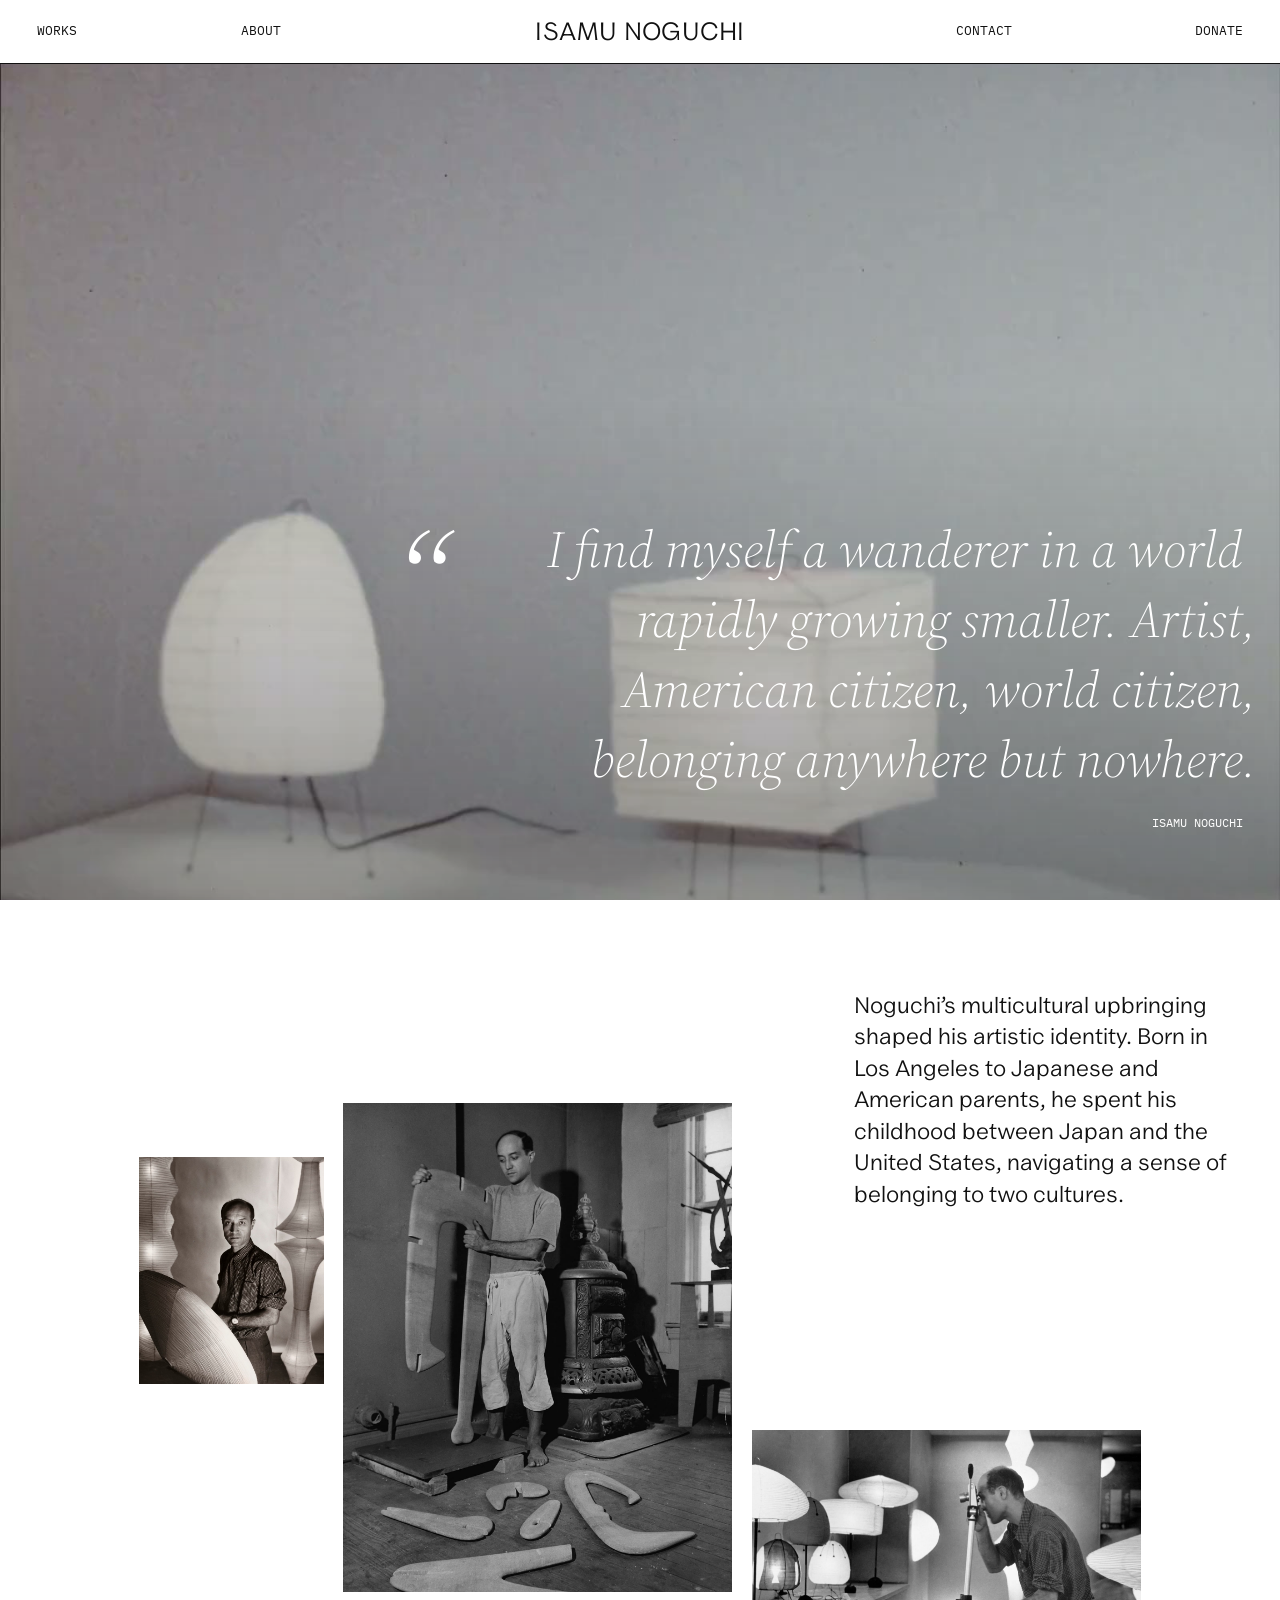
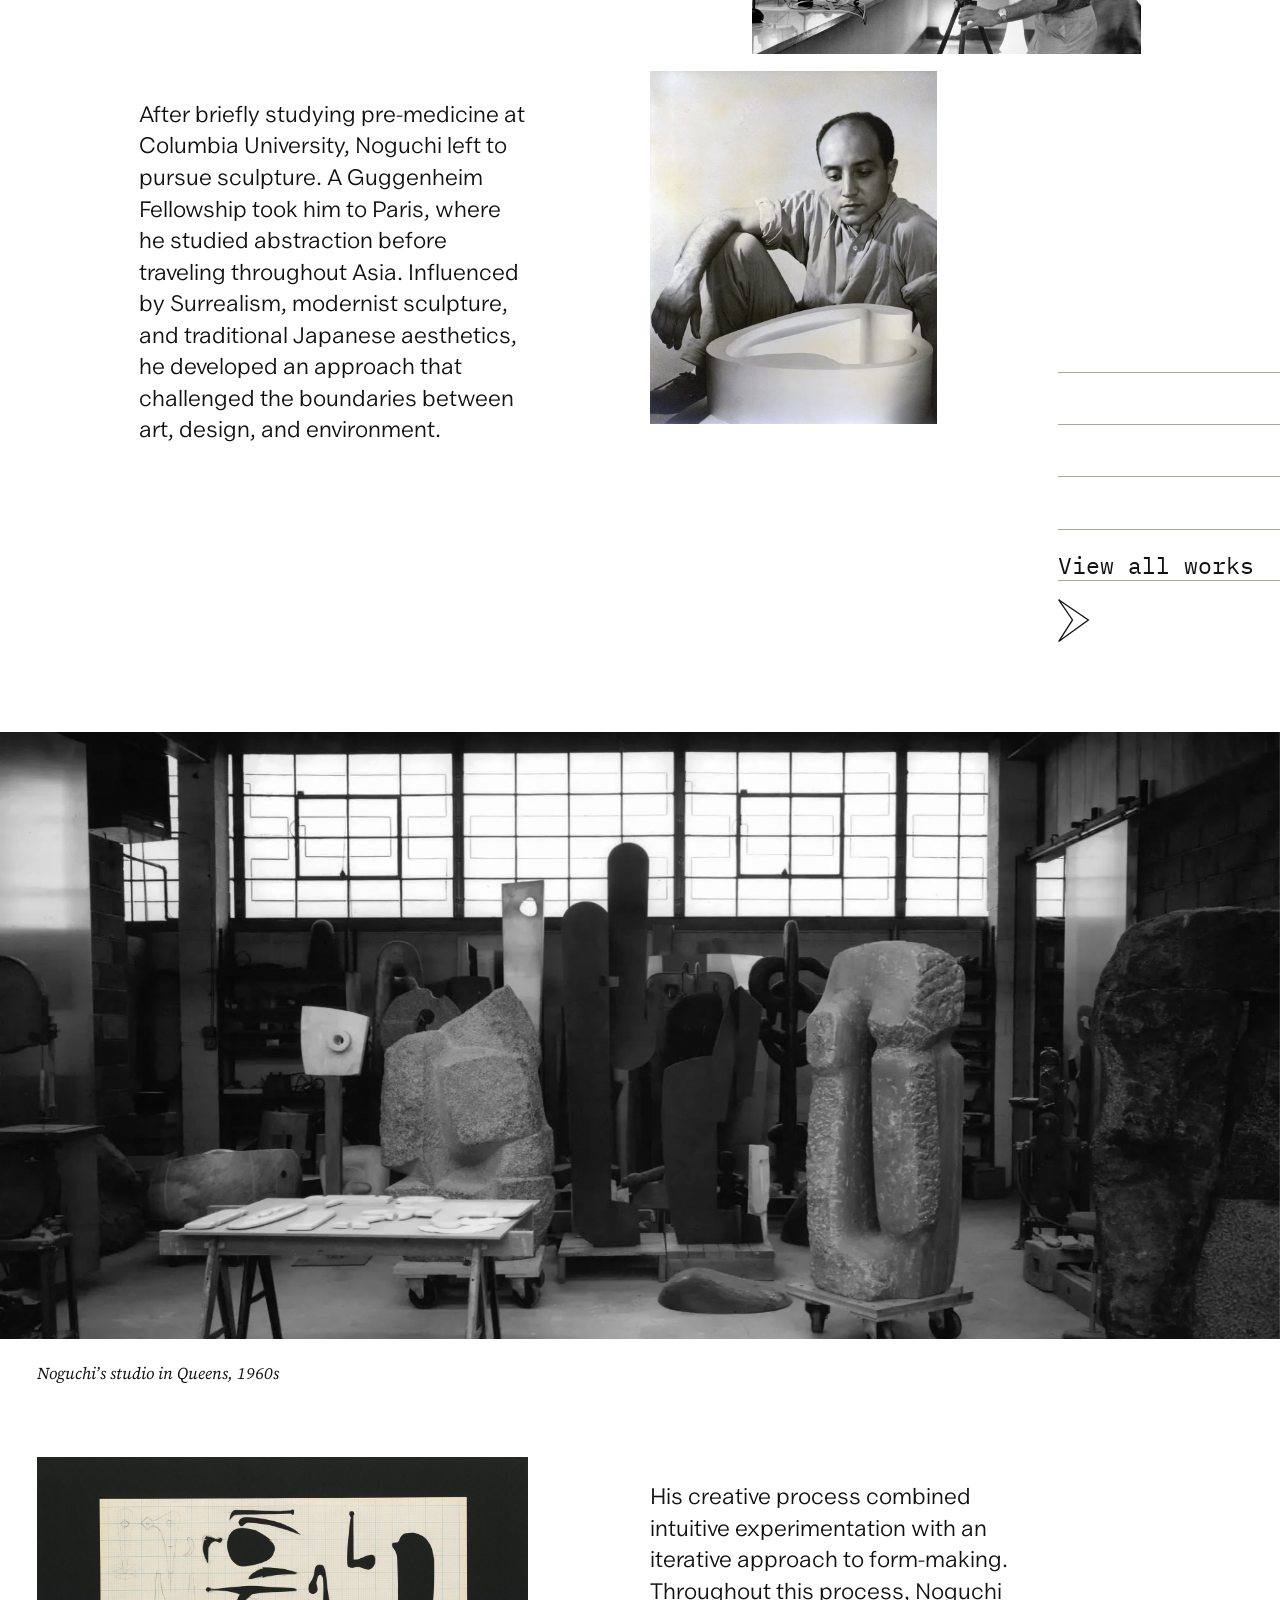
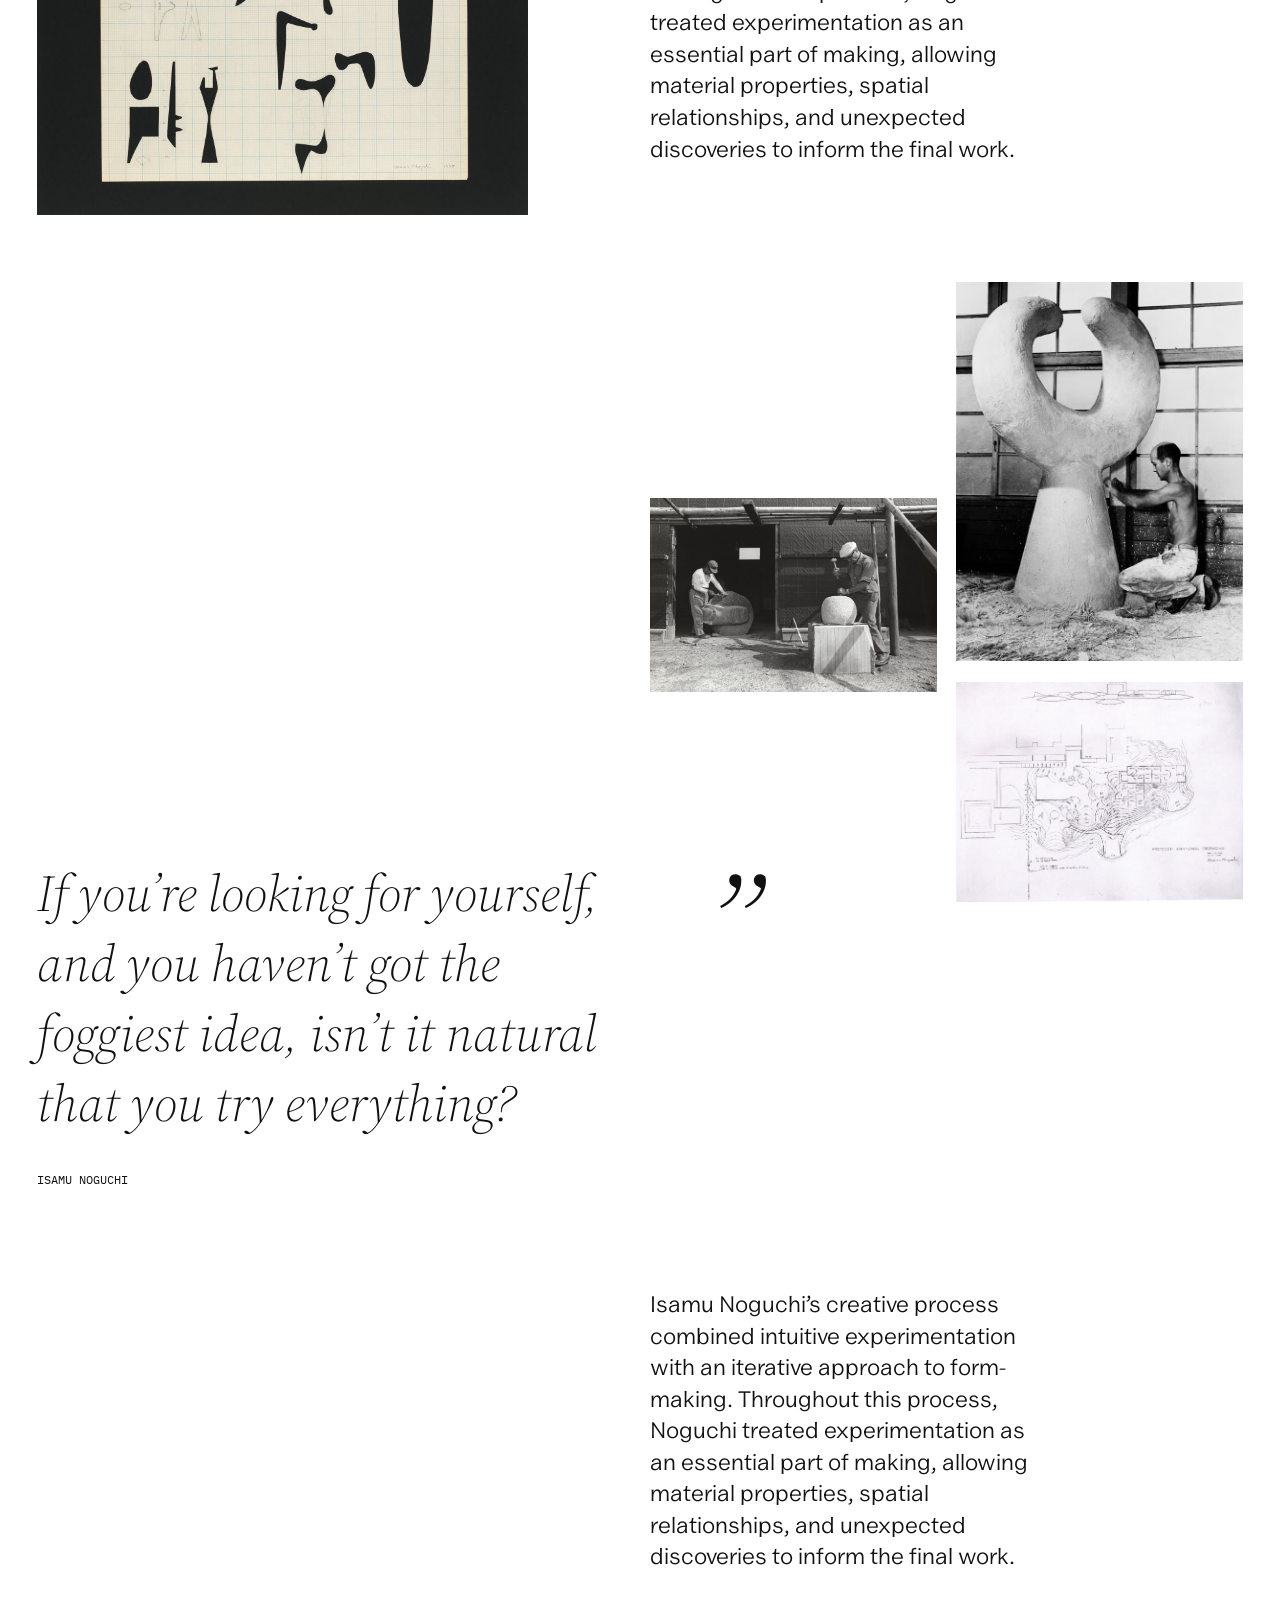
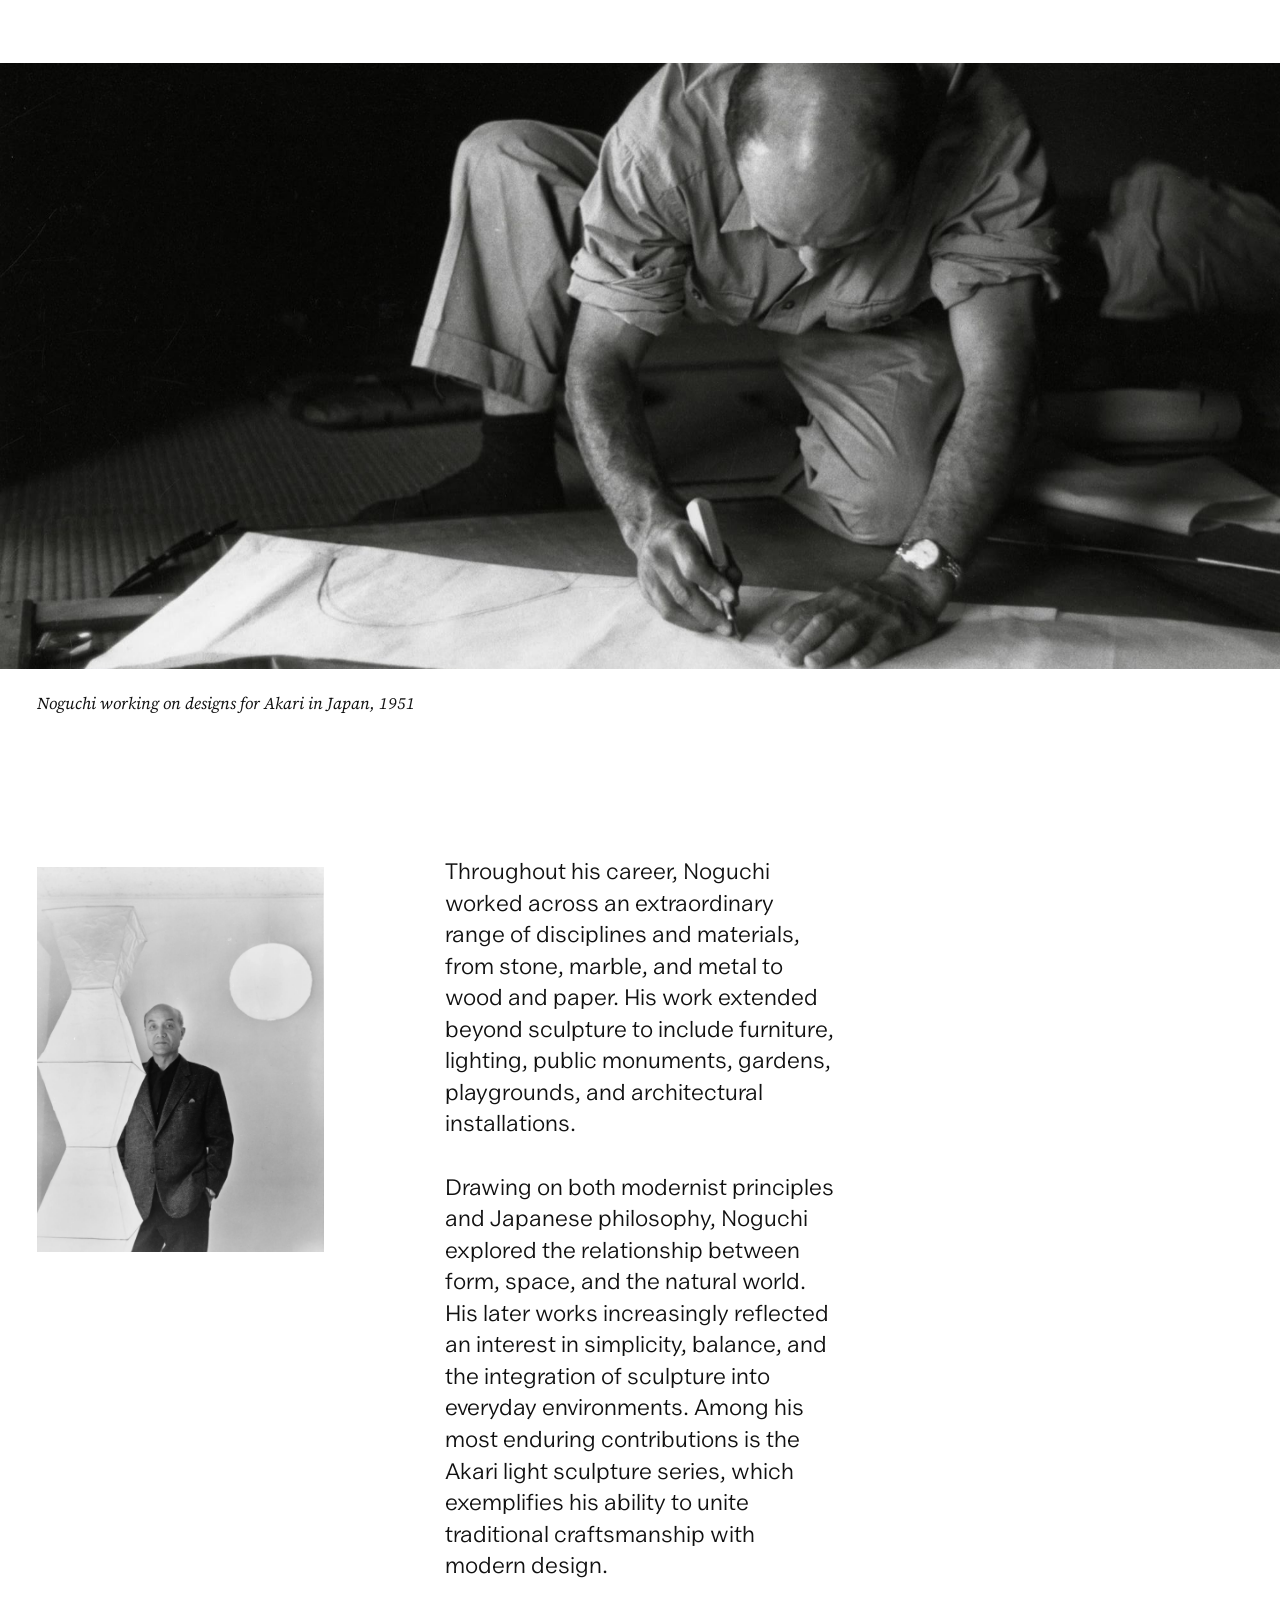
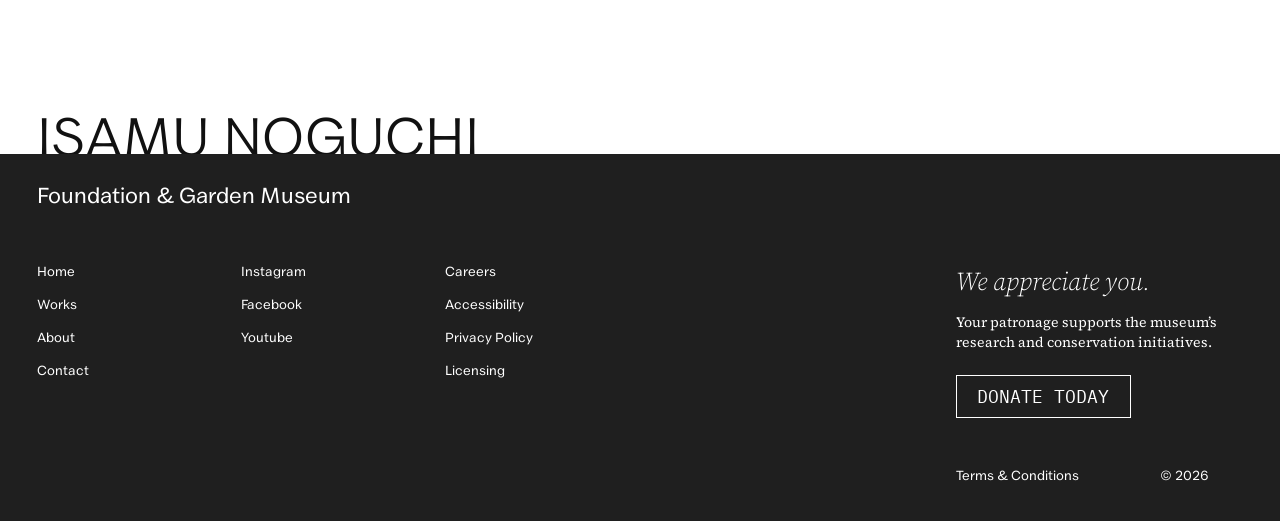
==== about.html @ 09d396b4 "catchup" ====
<!DOCTYPE html>
<html lang="en"><head><meta charset="utf-8">
<meta name="viewport" content="width=device-width, initial-scale=1, viewport-fit=cover">
<title>About — Isamu Noguchi Foundation &amp; Garden Museum</title>
<link href="https://fonts.googleapis.com/css2?family=Inter+Tight:wght@300;400&family=IBM+Plex+Mono:wght@400&family=Source+Serif+4:ital,wght@0,300;0,400;0,600;1,300;1,400&display=swap" rel="stylesheet">
<link rel="stylesheet" href="assets/css/styles.css"></head>
<body>
<svg width="0" height="0" class="svg-symbols" aria-hidden="true"><symbol id="ar" viewBox="0 0 42 57" overflow="visible"><path d="M0.841797 55.8281L39.8418 27.4175L0.841797 0.828125L19.0418 27.4175L0.841797 55.8281Z" fill="none" stroke="currentColor" stroke-width="1.3" stroke-linejoin="miter" vector-effect="non-scaling-stroke"/></symbol></svg>
<nav id="nav" class="top stuck"><a href="works.html">Works</a><a href="about.html" aria-current="page">About</a><a class="nt" href="index.html">Isamu Noguchi</a><a href="contact.html">Contact</a><a href="#donate">Donate</a></nav>
<!-- Each ab-pN class sets a photo's position and proportions; data-par sets its parallax speed. -->
<main id="about">
<header class="abh">
<div class="abh-m"><video id="hv" src="assets/video/about-hero.mp4" poster="assets/images/about-hero.jpg" autoplay muted loop playsinline preload="auto" aria-label="Film of Noguchi arranging Akari light sculptures on a white table"></video></div>
<div class="g abq"><span class="qm" aria-hidden="true">“</span><blockquote><p><span>I find myself a wanderer in a world</span><span>rapidly growing smaller. Artist<span class="hp">,</span></span><span>American citizen, world citizen<span class="hp">,</span></span><span>belonging anywhere but nowhere<span class="hp">.</span></span></p><cite>Isamu Noguchi</cite></blockquote></div>
</header>
<h1 class="vh">About Isamu Noguchi</h1>
<section class="g abg ab1">
<p class="abt ab-ta">Noguchi’s multicultural upbringing shaped his artistic identity. Born in Los Angeles to Japanese and American parents, he spent his childhood between Japan and the United States, navigating a sense of belonging to two cultures.</p>
<img class="ab-p1" data-par="-.05" src="assets/images/noguchi-akari-portrait.jpg" width="1600" height="1698" alt="Isamu Noguchi between tall Akari light sculptures, resting his arm on a large ribbed paper shade">
<img class="ab-p2" data-par=".04" src="assets/images/noguchi-studio-wood-forms.jpg" width="1400" height="1760" alt="Noguchi in his studio holding an interlocking wooden sculpture form, more pieces on the floor beside a cast-iron stove">
<img class="ab-p3" data-par="-.07" src="assets/images/noguchi-camera-akari.jpg" width="1800" height="892" alt="Noguchi looking through a camera on a tripod at a row of glowing Akari table lamps">
</section>
<section class="g abg ab2">
<p class="abt ab-tb">After briefly studying pre-medicine at Columbia University, Noguchi left to pursue sculpture. A Guggenheim Fellowship took him to Paris, where he studied abstraction before traveling throughout Asia. Influenced by Surrealism, modernist sculpture, and traditional Japanese aesthetics, he developed an approach that challenged the boundaries between art, design, and environment.</p>
<img class="ab-p4" data-par="-.06" src="assets/images/noguchi-seated-sculpture.jpg" width="833" height="1024" alt="A young Noguchi seated beside a white sculpture, black and white photograph">
<a class="cta lines" href="works.html"><div class="row row-index-0"></div><div class="row row-index-1"></div><div class="row row-index-2"></div><div class="row row-index-3"><p>View all works</p></div><svg class="ar"><use href="#ar"/></svg></a>
</section>
<figure class="sun"><div class="sunf"><img src="assets/images/queens-studio.jpg" width="2000" height="1502" alt="Noguchi’s studio in Queens filled with stone, metal and wood sculptures beneath tall factory windows"></div><figcaption>Noguchi’s studio in Queens, 1960s</figcaption></figure>
<section class="g abg ab3">
<img class="ab-p5" data-par=".03" src="assets/images/worksheet-for-sculpture-1945.jpg" width="1512" height="1104" alt="Worksheet for Sculpture, 1945: black cut-paper sculpture shapes and pencil studies on graph paper, on a black mat">
<p class="abt ab-tc">His creative process combined intuitive experimentation with an iterative approach to form-making. Throughout this process, Noguchi treated experimentation as an essential part of making, allowing material properties, spatial relationships, and unexpected discoveries to inform the final work.</p>
<img class="ab-p6" data-par="-.05" src="assets/images/noguchi-plaster-form.jpg" width="600" height="789" alt="Noguchi kneeling as he shapes a large plaster sculpture with two curving arms">
<img class="ab-p7" data-par=".06" src="assets/images/stone-carving-outdoors.jpg" width="1600" height="1088" alt="Noguchi and a stone carver working on granite sculptures outside a workshop">
<img class="ab-p8" data-par="-.05" src="assets/images/garden-plan-drawing.jpg" width="1170" height="890" alt="Noguchi’s drawing of proposed additional terracing for the Billy Rose Art Garden, Jerusalem">
<div class="abq"><blockquote><p><span>If you’re looking for yourself,</span><span>and you haven’t got the</span><span>foggiest idea, isn’t it natural</span><span>that you try everything?</span></p><cite>Isamu Noguchi</cite></blockquote><span class="qm" aria-hidden="true">”</span></div>
</section>
<section class="g abg ab4">
<p class="abt ab-td">Isamu Noguchi’s creative process combined intuitive experimentation with an iterative approach to form-making. Throughout this process, Noguchi treated experimentation as an essential part of making, allowing material properties, spatial relationships, and unexpected discoveries to inform the final work.</p>
</section>
<figure class="sun"><div class="sunf"><img src="assets/images/akari-designs-japan.jpg" width="2000" height="1328" alt="Noguchi kneeling on a tatami floor, tracing an Akari shape onto a long sheet of paper"></div><figcaption>Noguchi working on designs for Akari in Japan, 1951</figcaption></figure>
<section class="g abg ab5">
<img class="ab-p9" data-par="-.04" src="assets/images/noguchi-stacked-akari.jpg" width="1300" height="1754" alt="Noguchi in a tweed jacket beside stacked Akari lanterns and a round hanging lamp">
<div class="abt ab-te">
<p>Throughout his career, Noguchi worked across an extraordinary range of disciplines and materials, from stone, marble, and metal to wood and paper. His work extended beyond sculpture to include furniture, lighting, public monuments, gardens, playgrounds, and architectural installations.</p>
<p>Drawing on both modernist principles and Japanese philosophy, Noguchi explored the relationship between form, space, and the natural world. His later works increasingly reflected an interest in simplicity, balance, and the integration of sculpture into everyday environments. Among his most enduring contributions is the Akari light sculpture series, which exemplifies his ability to unite traditional craftsmanship with modern design.</p>
</div>
</section>
</main>
<div class="sign" aria-hidden="true">Isamu Noguchi</div>
<footer id="contact">
<h3>Foundation &amp; Garden Museum</h3>
<div class="fl"><ul><li><a href="index.html">Home</a></li><li><a href="works.html">Works</a></li><li><a href="about.html">About</a></li><li><a href="contact.html">Contact</a></li></ul>
<ul><li><a href="#">Instagram</a></li><li><a href="#">Facebook</a></li><li><a href="#">Youtube</a></li></ul>
<ul><li><a href="#">Careers</a></li><li><a href="#">Accessibility</a></li><li><a href="#">Privacy Policy</a></li><li><a href="#">Licensing</a></li></ul></div>
<div class="fr" id="donate"><em>We appreciate you.</em><p>Your patronage supports the museum’s research and conservation initiatives.</p><a class="btn" href="#">Donate Today</a>
<div class="fb"><span>Terms &amp; Conditions</span><span>© 2026</span></div></div>
</footer>
<script src="assets/js/about.js"></script>
</body></html>
---- assets/css/styles.css ----
@font-face {
  font-family:'Valley Sans';
  font-weight:300;
  font-display:swap;
  src:url(../fonts/valley-sans-light.ttf) format('truetype');
}

@font-face {
  font-family:'Valley Sans';
  font-weight:400;
  font-display:swap;
  src:url(../fonts/valley-sans-regular.ttf) format('truetype');
}

:root {
  --m:2.9vw;
  --qm-size:13vw;
  --qm-gap:7.5vw;
  --g:1.5vw;
  --row:4.1vw;
  --nav:64px;
  --line:#aaa896;
  --bg:#1f1f1f;
  --sans:'Valley Sans','Inter Tight','Helvetica Neue',Arial,sans-serif;
  --serif:'Source Serif 4',Georgia,serif;
  --mono:'IBM Plex Mono',ui-monospace,monospace;
  color-scheme:light;
  box-sizing:border-box;
}

@media(max-width:760px) {
  :root {
    --m:5vw;
    --g:3vw;
    --row:10vw;
    --nav:52px;
  }
}

* {
  box-sizing:border-box;
  margin:0;
}

/* Page changes: the old page fades out as the new one fades in (cross-document
   view transitions). Browsers without support simply switch pages as before. */
@view-transition {
  navigation:auto;
}

::view-transition-old(root) {
  animation:page-out .35s cubic-bezier(.4,0,1,1) both;
}

::view-transition-new(root) {
  animation:page-in .55s cubic-bezier(.22,.61,.36,1) .1s both;
}

@keyframes page-out {
  to { opacity:0; }
}

@keyframes page-in {
  from { opacity:0; }
}

@media(prefers-reduced-motion:reduce) {
  @view-transition {
    navigation:none;
  }
}

html {
  scroll-behavior:smooth;
  scroll-padding-top:var(--nav);
}

body {
  background:#fff;
  color:#111;
  font-family:var(--sans);
  font-weight:300;
  overflow-x:clip;
  -webkit-font-smoothing:antialiased;
  -moz-osx-font-smoothing:grayscale;
}

a {
  color:inherit;
  text-decoration:none;
}

img {
  display:block;
}

.g {
  display:grid;
  grid-template-columns:repeat(12,1fr);
  column-gap:var(--g);
  padding:0 var(--m);
}

/* grid lines + arrows */
.lines .row {
  height:var(--row);
  border-top:1px solid var(--line);
  display:flex;
  align-items:flex-end;
  transform-origin:right center;
  transform:scaleX(0);
  transition:transform .9s cubic-bezier(.65,0,.25,1) calc(var(--d,0s) + var(--i)*.08s);
}

.lines .row:last-of-type {
  border-bottom:1px solid var(--line);
}

.lines.in .row {
  transform:none;
}

.row p {
  font:400 calc(var(--row)*.43)/1 var(--mono);
  padding-bottom:.12em;
  opacity:0;
  white-space:nowrap;
  transition:opacity .8s ease calc(var(--d,0s) + 1.3s);
}

.lines.in .row p {
  opacity:1;
}

.ar {
  display:block;
  width:2.5vw;
  height:3.4vw;
  min-width:21px;
  min-height:28px;
  margin-top:1.4vw;
  opacity:0;
  transition:opacity .8s ease calc(var(--d,0s) + 1.6s);
}

.lines.in .ar {
  opacity:1;
}

.ar path {
  fill:none;
  stroke:currentColor;
  stroke-width:1.3;
  vector-effect:non-scaling-stroke;
}

.cta {
  display:block;
}

/* CTA hover: the lines jostle loose, then settle straight and reach further left.
   --jr is each row's tilt (deg) at the peak of the shake. */
.cta .row-index-0 { --jr:-4; }
.cta .row-index-1 { --jr:3; }

.cta.lines.in .row {
  transform-origin:center;
  transition:transform .9s cubic-bezier(.65,0,.25,1), margin-left .45s cubic-bezier(.4,0,.2,1);
}

@keyframes jostle {
  0%   { transform:none; }
  16%  { transform:translateY(-2px) rotate(calc(var(--jr)*1deg)); }
  34%  { transform:translateY(1px) rotate(calc(var(--jr)*-.6deg)); }
  52%  { transform:rotate(calc(var(--jr)*.32deg)); }
  70%  { transform:rotate(calc(var(--jr)*-.12deg)); }
  86%  { transform:rotate(calc(var(--jr)*.04deg)); }
  100% { transform:none; }
}

@media(hover:hover) {
  .cta.lines.in:hover .row,.cta.lines.in:focus-visible .row {
    margin-left:-4vw;
    animation:jostle .75s cubic-bezier(.3,.7,.4,1) calc(var(--i)*.06s) both;
    transition:transform .9s cubic-bezier(.65,0,.25,1), margin-left .55s cubic-bezier(.2,.8,.2,1) calc(.6s + var(--i)*.06s);
  }
}

/* hero */
.hero {
  height:calc(100svh - var(--nav));
  min-height:420px;
  display:flex;
  flex-direction:column;
}

h1 {
  background:var(--bg);
  color:#fff;
  font:300 9.4vw/1.1 var(--sans);
  text-transform:uppercase;
  padding:.04em var(--m) .06em;
  white-space:nowrap;
  overflow:hidden;
}

h1 span {
  display:block;
  /* Compensate for the initial I's 93/1000 em side bearing in Valley Sans. */
  margin-left:-.093em;
  opacity:0;
  transform:translateY(14px);
  animation:rise 1.8s cubic-bezier(.22,.61,.36,1) .25s forwards;
}

@keyframes rise {
  to {
    opacity:1;
    transform:none;
  }
}

.main {
  flex:1;
  display:grid;
  grid-template-columns:18.7vw 1fr;
  min-height:0;
}

.panel {
  background:var(--bg);
  color:#fff;
  padding-left:var(--m);
  --d:.9s;
}

/* Small gap between the rule lines and the video. */
.panel .row {
  margin-right:var(--g);
}

.panel .ar {
  margin:2.2vw 1.4vw 0 auto;
  color:#fff;
}

.photo {
  min-height:0;
  overflow:hidden;
}

.photo img,
.photo video {
  display:block;
  width:100%;
  height:100%;
  object-fit:cover;
}

/* nav */
nav {
  position:sticky;
  top:0;
  z-index:20;
  height:var(--nav);
  background:#fff;
  border-top:1px solid #111;
  border-bottom:1px solid #111;
  display:grid;
  grid-template-columns:repeat(12,1fr);
  column-gap:var(--g);
  padding:0 var(--m);
  align-items:center;
  font:400 max(12px,1vw)/1 var(--mono);
  text-transform:uppercase;
}

nav a:nth-child(1) {
  grid-column:1/3;
}

nav a:nth-child(2) {
  grid-column:3/5;
}

nav a:nth-child(4) {
  grid-column:10/12;
}

nav a:nth-child(5) {
  grid-column:12/13;
  justify-self:end;
}

nav a:hover {
  text-decoration:underline;
}

.nt {
  position:absolute;
  left:50%;
  top:50%;
  transform:translate(-50%,-50%);
  font:300 max(18px,1.9vw)/1 var(--sans);
  letter-spacing:.01em;
  text-transform:uppercase;
  white-space:nowrap;
  opacity:0;
  transition:opacity .6s ease;
  pointer-events:none;
}

nav.stuck .nt {
  opacity:1;
}

/* quote */
.quote {
  padding-top:8vw;
}

/* Quote compositions: the mark sits a fixed gap from the longest line of the quote.
   Opening marks hang left of right-aligned quotes, the closing mark follows a left-aligned one. */
.quote,.abq {
  display:flex;
  align-items:flex-start;
  justify-content:flex-end;
  column-gap:0;
}

.qf {
  opacity:0;
  transform:translateY(14px);
  transition:opacity 1.8s cubic-bezier(.22,.61,.36,1),transform 1.8s cubic-bezier(.22,.61,.36,1);
}

.qf.in {
  opacity:1;
  transform:none;
}

.qm {
  flex:none;
  /* Drop the mark so its top lines up with the cap height of the quote's first line. */
  margin:calc(var(--qm-size)*.057) var(--qm-gap) 0 0;
  font:italic 300 var(--qm-size)/.9 var(--serif);
}

blockquote {
  flex:0 1 auto;
  margin:0;
  text-align:right;
}

blockquote p {
  font:italic 300 4vw/1.37 var(--serif);
}

blockquote span {
  display:block;
}

/* Hanging punctuation: trailing marks sit outside the right edge of right-aligned quotes. */
blockquote span.hp {
  display:inline-block;
  width:0;
  white-space:nowrap;
}

cite {
  display:block;
  font:400 max(11px,.95vw) var(--mono);
  font-style:normal;
  margin-top:2.6vw;
  text-transform:uppercase;
}

/* gallery */
.gal {
  grid-template-rows:69vw;
  margin-top:6vw;
}

.gal>img,.gal>.t {
  position:relative;
  z-index:1;
}

.rv {
  opacity:0;
  transform:translateY(3vw);
  transition:opacity 1.1s ease,transform 1.4s cubic-bezier(.22,.61,.36,1);
}

.rv.in {
  opacity:1;
  transform:none;
}

.gal>* {
  grid-row:1;
  align-self:start;
  width:100%;
  object-fit:cover;
}

.w {
  grid-column:1/4;
  margin-top:8.2vw;
  aspect-ratio:166/222;
}

.a {
  grid-column:4/7;
  aspect-ratio:166/228;
}

.s {
  grid-column:4/6;
  margin-top:32.5vw;
  aspect-ratio:108/135;
}

.f {
  grid-column:8/10;
  margin-top:49.5vw;
  aspect-ratio:108/143;
}

.m {
  grid-column:10/13;
  margin-top:26.4vw;
  aspect-ratio:166/272;
}

.t,.p2 {
  font:300 1.7vw/1.45 var(--sans);
}

.t {
  grid-column:8/12;
  margin-top:.3vw;
}

.duo {
  margin-top:8.6vw;
  align-items:start;
}

.p2 {
  grid-column:4/8;
  grid-row:1;
  text-align:left;
  margin-top:.2vw;
}

.por {
  grid-column:1/3;
  grid-row:1;
  width:100%;
  aspect-ratio:108/138;
  object-fit:cover;
}

.duo .cta {
  grid-column:10/-1;
  margin:10.3vw calc(-1*var(--m)) 0 0;
}

/* sunken */
.sun {
  margin-top:7vw;
}

.sunf {
  overflow:hidden;
  aspect-ratio:2194/1040;
}

.sun img {
  width:100%;
  height:auto;
  will-change:transform;
}

.sun figcaption {
  font:italic 400 max(13px,1.3vw) var(--serif);
  padding:1.8vw var(--m) 0;
}

/* exhibitions: looping side-swipe carousel */
#ex {
  margin-top:9vw;
  --exh:2.4vw;
  --exh-gap:3.6vw;
}

.exs {
  overflow:hidden;
  padding:4vw 0 2vw;
}

.exin {
  width:100%;
  position:relative;
}

.exv {
  position:relative;
  cursor:grab;
  touch-action:pan-y;
  user-select:none;
  -webkit-user-select:none;
  outline:none;
}

.exv.dragging {
  cursor:grabbing;
}

.exv:focus-visible {
  outline:1px solid var(--line);
  outline-offset:.8vw;
}

#trk {
  position:relative;
  height:100%;
}

.it {
  position:absolute;
  top:0;
  left:0;
  overflow:hidden;
  will-change:transform,width,height;
  --a:0;
}

.it img {
  width:100%;
  height:100%;
  object-fit:cover;
  pointer-events:none;
  /* Cards ease out of a gentle zoom and dim as they take the lead. */
  transform:scale(calc(1.14 - .14*var(--a)));
  filter:brightness(calc(.86 + .14*var(--a)));
}

.exh {
  display:grid;
  grid-template-columns:repeat(12,1fr);
  column-gap:var(--g);
  align-items:center;
  padding:0 var(--m);
  height:var(--exh);
  margin-bottom:var(--exh-gap);
}

.exh h2 {
  grid-column:1/7;
  font:400 max(20px,2.1vw)/1 var(--sans);
}

.exctl {
  grid-column:9/13;
  display:flex;
  align-items:center;
  justify-content:flex-end;
  gap:1.3vw;
  font:400 max(11px,.95vw)/1 var(--mono);
  text-transform:uppercase;
  letter-spacing:.04em;
}

.exctl p {
  font-variant-numeric:tabular-nums;
  min-width:6em;
  text-align:center;
}

.exctl button {
  background:none;
  border:0;
  padding:.4vw;
  margin:-.4vw;
  color:inherit;
  cursor:pointer;
  transition:opacity .3s ease;
}

.exctl .ar {
  margin:0;
  width:1.25vw;
  height:1.7vw;
  min-width:13px;
  min-height:17px;
  opacity:1;
  transition:none;
}

#exp .ar {
  transform:scaleX(-1);
}

.exctl button:active {
  opacity:.5;
}

.exctl button:focus-visible {
  outline:1px solid var(--line);
  outline-offset:2px;
}

.info {
  display:grid;
  grid-template-columns:repeat(12,1fr);
  column-gap:var(--g);
  padding:3vw var(--m) 0;
  align-items:start;
  opacity:1;
  transform:translateY(0);
  transition:opacity .65s ease,transform .65s cubic-bezier(.22,.61,.36,1);
}

.info.is-changing {
  opacity:0;
  transform:translateY(8px);
  transition:opacity .4s ease,transform .4s ease;
}

.info small {
  display:block;
  font:400 max(11px,1.05vw)/1.2 var(--sans);
}

.info b {
  display:block;
  font:400 max(16px,1.48vw)/1.3 var(--serif);
  margin-top:.9vw;
}

.i1 {
  grid-column:1/3;
}

.i1 b {
  font-style:italic;
}

.i2 {
  grid-column:3/5;
}

.i3 {
  grid-column:5/7;
}

.exin>.cta {
  position:absolute;
  left:74.6vw;
  right:0;
  top:calc(25.4vw + var(--exh) + var(--exh-gap));
}

/* footer */
.sign {
  font:300 4.1vw/1 var(--sans);
  text-transform:uppercase;
  padding:10vw var(--m) 0;
  margin-bottom:-.22em;
  position:relative;
  top:2px;
}

footer {
  background:var(--bg);
  color:#fff;
  position:relative;
  z-index:1;
  padding:2.2vw var(--m) 3vw;
  display:grid;
  grid-template-columns:repeat(12,1fr);
  column-gap:var(--g);
  font:400 max(12px,1vw)/1 var(--sans);
}

footer h3 {
  grid-column:1/-1;
  font:400 max(16px,1.65vw)/1.2 var(--sans);
  margin-bottom:4.5vw;
}

.fl {
  grid-column:1/9;
  display:grid;
  grid-template-columns:repeat(8,1fr);
  column-gap:var(--g);
  align-content:start;
}

.fl ul {
  list-style:none;
  padding:0;
  grid-column:span 2;
}

.fl li {
  margin-bottom:1.6vw;
}

.fl a:hover {
  text-decoration:underline;
}

.fr {
  grid-column:10/-1;
}

.fr em {
  display:block;
  font:italic 300 2vw/1.2 var(--serif);
}

.fr p {
  font:400 max(12px,1.1vw)/1.45 var(--serif);
  margin:1.2vw 0 1.8vw;
}

.btn {
  display:inline-block;
  border:1px solid #fff;
  padding:.9vw 1.6vw;
  font:400 max(12px,1.4vw)/1 var(--mono);
  text-transform:uppercase;
  transition:background-color .25s ease,color .25s ease;
}

.btn:hover,.btn:focus-visible {
  background:#fff;
  color:var(--bg);
}

.fb {
  display:grid;
  grid-template-columns:repeat(3,1fr);
  column-gap:var(--g);
  margin-top:4vw;
}

.fb span:first-child {
  grid-column:1/3;
}

/* works page */
nav.top {
  border-top:0;
}

nav.top .nt {
  pointer-events:auto;
}

nav.top .nt:hover {
  text-decoration:none;
}

.wh {
  /* 128px at 1440px wide */
  padding-top:8.889vw;
  align-items:center;
}

/* Reset the home page's dark h1 bar. */
.wh-t {
  grid-column:2/6;
  grid-row:1;
  background:none;
  color:inherit;
  font:400 2.5vw/1 var(--sans);
  text-transform:none;
  padding:0;
  margin-bottom:2.2vw;
  overflow:visible;
}

.ws {
  grid-column:2/5;
  grid-row:2;
  height:3.4vw;
  min-height:36px;
  border:1px solid #111;
  border-radius:0;
  background:#fff;
  color:#111;
  padding:0 1.2vw;
  font:400 max(14px,1.3vw)/1 var(--mono);
  -webkit-appearance:none;
  appearance:none;
}

.ws::placeholder {
  color:#111;
}

.ws:focus {
  outline:none;
  box-shadow:inset 0 0 0 1px #111;
}

.ws::-webkit-search-cancel-button {
  -webkit-appearance:none;
}

/* Chips: one column wide each, so three sit under the search bar per row. */
.wchips {
  grid-column:2/5;
  grid-row:3;
  display:grid;
  grid-template-columns:repeat(3,1fr);
  gap:var(--g);
  margin-top:var(--g);
  min-height:max(32px,2.6vw);
  align-self:start;
}

.chip,.wclear {
  height:max(32px,2.6vw);
  border:1px solid #111;
  border-radius:0;
  padding:0 .4vw;
  font:400 max(12px,1.05vw)/1 var(--sans);
  white-space:nowrap;
  overflow:hidden;
  text-overflow:ellipsis;
  cursor:pointer;
  animation:chip-in .4s ease;
}

.chip {
  display:flex;
  align-items:center;
  justify-content:space-between;
  gap:.3vw;
  padding:0 .4vw 0 .5vw;
  font-size:max(10px,.8vw);
  text-align:left;
  background:#fff;
  color:#111;
  transition:color .25s ease,border-color .25s ease;
}

.chip-l {
  min-width:0;
  overflow:hidden;
  text-overflow:ellipsis;
}

.chip-x {
  flex:none;
  font-size:1.25em;
  line-height:1;
  transform:translateY(-.05em);
}

.chip:hover {
  color:#9a9a9a;
  border-color:#9a9a9a;
}

.wclear {
  background:#111;
  color:#fff;
  font:400 max(11px,.92vw)/1 var(--mono);
  padding:0;
  text-overflow:clip;
  text-transform:uppercase;
  transition:background .25s ease;
}

.wclear:hover {
  background:#444;
}

@keyframes chip-in {
  from {
    opacity:0;
    transform:translateY(-4px);
  }
}

/* Filter menus: arrow in one column, label and list left-aligned in the next.
   Category gets two columns for its longer options. */
.wf {
  grid-row:2;
  grid-column:span 2;
  display:grid;
  grid-template-columns:subgrid;
  align-items:start;
  position:relative;
  z-index:5;
}

.wf[data-group=period] {
  grid-column:6/8;
}

.wf[data-group=medium] {
  grid-column:8/10;
}

.wf[data-group=category] {
  grid-column:10/13;
}

/* Bridges the gap under the arrow so the pointer can travel down to the list. */
.wf.open::after {
  content:'';
  position:absolute;
  left:0;
  right:0;
  top:100%;
  height:1.4vw;
}

.wf-l {
  display:block;
  font:400 max(13px,1.35vw)/1 var(--mono);
  text-transform:uppercase;
  cursor:pointer;
}

.wf-c {
  position:relative;
  grid-column:2/-1;
}

/* A square as wide as the opened arrow, pushed against the end of its column.
   The negative margin centres the closed arrow on the label's cap height
   (cap centre is about .53em below the top of the 1.35vw label line). */
.wf-b {
  display:flex;
  align-items:center;
  justify-content:center;
  justify-self:end;
  width:2.5vw;
  height:2.5vw;
  min-width:27px;
  min-height:27px;
  margin-top:-.54vw;
  padding:0;
  border:0;
  background:none;
  color:#111;
  cursor:pointer;
}

.wf-a {
  display:block;
  flex:none;
  width:1.85vw;
  height:2.5vw;
  min-width:20px;
  min-height:27px;
  transition:transform .5s cubic-bezier(.22,.61,.36,1);
}

.wf.open .wf-a {
  transform:rotate(90deg);
}

/* The list rolls down under the label and fades in. */
.wf-ls {
  position:absolute;
  top:100%;
  left:0;
  list-style:none;
  padding:1.4vw 2vw 1vw 0;
  margin:0;
  clip-path:inset(0 0 100% 0);
  opacity:0;
  visibility:hidden;
  transition:clip-path .55s cubic-bezier(.22,.61,.36,1),opacity .45s ease,visibility 0s linear .55s;
}

.wf.open .wf-ls {
  clip-path:inset(0 -1vw -1vw 0);
  opacity:1;
  visibility:visible;
  transition:clip-path .55s cubic-bezier(.22,.61,.36,1),opacity .45s ease,visibility 0s;
}

.wf-ls button {
  display:block;
  padding:0;
  border:0;
  background:none;
  color:#111;
  font:400 max(13px,1.15vw)/1.3 var(--sans);
  white-space:nowrap;
  text-align:left;
  cursor:pointer;
  transition:color .25s ease;
}

.wf-ls button:hover,.wf-ls button.on {
  color:#9a9a9a;
}

/* Selected options get a small checked box after the text. It is positioned
   outside the text so picking an option doesn't shift the list. */
.wf-ls button {
  position:relative;
}

.wf-ls button::after {
  content:'';
  position:absolute;
  left:100%;
  top:50%;
  width:max(9px,.7vw);
  height:max(9px,.7vw);
  margin:calc(max(9px,.7vw) / -2) 0 0 max(6px,.5vw);
  box-sizing:border-box;
  border:1px solid #111;
  background:url("data:image/svg+xml,%3Csvg xmlns='http://www.w3.org/2000/svg' viewBox='0 0 10 10'%3E%3Cpath d='M2 5.2 4.2 7.4 8 2.8' fill='none' stroke='%23111' stroke-width='1.3'/%3E%3C/svg%3E") center/100% no-repeat;
  opacity:0;
  transform:scale(.6);
  transition:opacity .25s ease,transform .25s ease;
}

.wf-ls button.on::after {
  opacity:1;
  transform:none;
}

/* Gallery: left lane stacks against column 5, right lane runs in rows from column 6.
   Slot widths are whole grid columns (cqw = gallery content width). */
.wg {
  container-type:inline-size;
  display:grid;
  grid-template-columns:repeat(12,1fr);
  column-gap:var(--g);
  align-items:start;
  padding:0 var(--m) 7.6vw;
  /* 181px (12.569vw at 1440px) from the search bar, minus the reserved chip row (gap + chip height) */
  margin-top:calc(12.569vw - var(--g) - max(32px,2.6vw));
  transition:opacity .3s ease;
}

.wg.is-changing {
  opacity:0;
}

.wg:not(.laid)>.wk {
  grid-column:span 3;
  margin-bottom:var(--g);
}

.wl {
  grid-column:2/12;
  position:relative;
  column-gap:var(--g);
}

.wl>.wk {
  position:absolute;
}

.wk .ph {
  aspect-ratio:var(--ar,3/4);
  background:#d9d9d9;
}

.wk img {
  width:100%;
  height:auto;
}

.s2 { width:calc(2*(100cqw - 11*var(--g))/12 + 1*var(--g)); }
.s3 { width:calc(3*(100cqw - 11*var(--g))/12 + 2*var(--g)); }
.s4 { width:calc(4*(100cqw - 11*var(--g))/12 + 3*var(--g)); }
.s5 { width:calc(5*(100cqw - 11*var(--g))/12 + 4*var(--g)); }
.s6 { width:calc(6*(100cqw - 11*var(--g))/12 + 5*var(--g)); }
.s7 { width:calc(7*(100cqw - 11*var(--g))/12 + 6*var(--g)); }
.s10 { width:calc(10*(100cqw - 11*var(--g))/12 + 9*var(--g)); }
.s12 { width:100%; }

.wempty {
  padding:0 var(--m) 10vw calc(var(--m) + (100vw - 2*var(--m) - 11*var(--g))/12 + var(--g));
  margin-top:-7.6vw;
  font:400 max(12px,1vw)/1 var(--mono);
  text-transform:uppercase;
}

.wempty[hidden] {
  display:none;
}

@media(max-width:760px) {
  .hero {
    height:auto;
  }
  .main {
    grid-template-columns:1fr;
    grid-template-rows:auto 62vw;
  }
  .panel {
    padding-bottom:5vw;
  }
  .row.e {
    display:none;
  }
  .panel .row {
    margin-right:0;
  }
  .panel .lines {
    padding-right:var(--m);
  }
  .panel .ar {
    margin-right:var(--m);
  }
  h1 {
    font-size:9.4vw;
  }
  nav a:nth-child(1) {
    grid-column:1/4;
  }
  nav a:nth-child(2) {
    grid-column:4/7;
  }
  nav a:nth-child(4) {
    grid-column:7/10;
  }
  nav a:nth-child(5) {
    grid-column:10/13;
  }
  .nt {
    display:none;
  }
  .quote {
    padding-top:12vw;
  }
  .quote,.abq {
    display:grid;
    column-gap:var(--g);
  }
  .qm {
    grid-column:1/-1;
    margin:0;
    --qm-size:14vw;
  }
  blockquote {
    grid-column:1/-1;
    margin:2vw 0 0;
  }
  blockquote p {
    font-size:5.8vw;
  }
  .gal {
    grid-template-rows:none;
    grid-template-columns:1fr 1fr;
    gap:var(--g);
    margin-top:12vw;
  }
  .gal>* {
    grid-row:auto!important;
    grid-column:auto!important;
    margin-top:0!important;
  }
  .gal .t {
    grid-column:1/-1!important;
    order:-1;
    font-size:4.4vw;
    margin-bottom:6vw!important;
  }
  .duo {
    margin-top:12vw;
  }
  .duo>* {
    grid-column:1/-1!important;
    grid-row:auto!important;
  }
  .p2 {
    text-align:left;
    font-size:4.4vw;
  }
  .por {
    width:50%;
    margin:6vw 0;
  }
  .duo .cta {
    margin:4vw calc(-1*var(--m)) 0 0;
  }
  .ar {
    width:7vw;
    height:9.5vw;
  }
  .sun {
    margin-top:14vw;
  }
  .sun figcaption {
    font-size:13px;
  }
  .info {
    padding-top:5vw;
    row-gap:3vw;
  }
  .i1 {
    grid-column:1/13;
  }
  .i2 {
    grid-column:1/7;
  }
  .i3 {
    grid-column:7/13;
  }
  .info small {
    font-size:14px;
  }
  .info b {
    margin-top:1vw;
  }
  #ex {
    --exh:auto;
    --exh-gap:5vw;
  }
  .exh h2 {
    grid-column:1/8;
  }
  .exctl {
    grid-column:8/13;
    gap:3vw;
  }
  .exctl button {
    padding:2vw;
    margin:-2vw;
  }
  .exin>.cta {
    position:static;
    margin:8vw 0 0 var(--m);
  }
  .sign {
    font-size:9.4vw;
    padding-top:16vw;
  }
  footer {
    padding-top:6vw;
    padding-bottom:8vw;
  }
  footer h3 {
    font-size:5vw;
    margin-bottom:8vw;
  }
  .fl {
    grid-column:1/-1;
    grid-template-columns:repeat(2,1fr);
    row-gap:4vw;
  }
  .fl ul {
    grid-column:span 1;
  }
  .fl li {
    margin-bottom:4vw;
  }
  footer {
    font-size:14px;
  }
  .fr {
    grid-column:1/-1;
    margin-top:10vw;
  }
  .fr em {
    font-size:7vw;
  }
  .fr p {
    font-size:14px;
    margin:3vw 0 5vw;
  }
  .btn {
    padding:3vw 5vw;
    font-size:14px;
  }
  .fb {
    margin-top:10vw;
  }
  .wh {
    padding-top:16vw;
    row-gap:4vw;
  }
  .wh-t {
    grid-column:1/-1;
    font-size:8vw;
    margin-bottom:0;
  }
  .ws {
    grid-column:1/-1;
    height:11vw;
    padding:0 3vw;
  }
  .wf {
    grid-row:3;
    display:flex;
    gap:2.5vw;
  }
  .wf[data-group=period] {
    grid-column:1/5;
  }
  .wf[data-group=medium] {
    grid-column:5/9;
  }
  .wf[data-group=category] {
    grid-column:9/13;
  }
  .wf-l {
    font-size:13px;
  }
  .wf-b {
    width:5vw;
    height:5vw;
    /* centre the arrow on the 13px label's cap height (about 6.8px down) */
    margin-top:calc(6.8px - max(27px,5vw)/2);
  }
  .wf-a {
    width:3.7vw;
    height:5vw;
  }
  .wf-ls {
    padding-top:4vw;
    background:#fff;
  }
  /* Let "Industrial Design" wrap instead of running off the screen. */
  .wf[data-group=category] .wf-ls button {
    white-space:normal;
  }
  .wf-ls button {
    font-size:14px;
    line-height:1.5;
  }
  .wchips {
    grid-column:1/-1;
    grid-row:4;
    margin-top:0;
    min-height:0;
  }
  .chip,.wclear {
    height:9vw;
    font-size:13px;
  }
  .chip {
    font-size:12px;
    padding:0 8px 0 10px;
    gap:6px;
  }
  .wg {
    margin-top:12vw;
    padding-bottom:10vw;
  }
  .wl {
    grid-column:1/-1;
  }
}

/* about page */
/* Visually hidden page title for screen readers. */
.vh {
  position:absolute;
  width:1px;
  height:1px;
  padding:0;
  overflow:hidden;
  clip-path:inset(50%);
  white-space:nowrap;
}

/* Hero: full-height photo with the quote set over its lower edge. */
.abh {
  position:relative;
  height:calc(100svh - var(--nav));
  min-height:420px;
  overflow:hidden;
  display:flex;
  align-items:flex-end;
  color:#fff;
}

/* about.js eases the media down as the page scrolls. */
.abh-m {
  position:absolute;
  inset:0;
  will-change:transform;
}

.abh-m img,.abh-m video,.abh-m .ph {
  display:block;
  width:100%;
  height:100%;
  object-fit:cover;
}

.abh-m .ph {
  background:#a4a9ac;
}

/* A soft shade under the quote keeps the white text readable over light frames. */
.abh::after {
  content:'';
  position:absolute;
  inset:0;
  background:linear-gradient(to top,rgba(0,0,0,var(--shade,.3)),rgba(0,0,0,0) 60%);
  pointer-events:none;
}

.abh .abq {
  position:relative;
  z-index:1;
  width:100%;
  padding-bottom:5.5vw;
  align-items:start;
}

.abh cite {
  margin-top:1.6vw;
}

/* Photo-and-text sections: like the home gallery, every item sits in one grid row
   and is placed by its columns and a vw margin-top. */
.abg>* {
  grid-row:1;
  align-self:start;
}

.abg img,.abg .ph {
  width:100%;
  height:auto;
  object-fit:cover;
}

.abg .ph,.sunf .ph {
  background:#d9d9d9;
}

/* Full-bleed placeholders are taller than their frame, like the parallax photos. */
.sunf .ph {
  width:100%;
  aspect-ratio:3/2;
  will-change:transform;
}

.abt {
  font:300 1.7vw/1.45 var(--sans);
}

.abt p+p {
  margin-top:1.45em;
}

.ab1 {
  padding-top:7vw;
}

.ab-ta {
  grid-column:9/13;
}

.ab-p1 {
  grid-column:2/4;
  margin-top:10.7vw;
  aspect-ratio:237/292;
}

.ab-p2 {
  grid-column:4/8;
  margin-top:10.7vw;
  aspect-ratio:494/621;
}

.ab-p3 {
  grid-column:8/12;
  margin-top:31.1vw;
  aspect-ratio:499/288;
}

.ab2 {
  margin-top:var(--g);
}

.ab-tb {
  grid-column:2/6;
  margin-top:5vw;
}

.ab-p4 {
  grid-column:7/10;
  aspect-ratio:366/450;
}

.ab2 .cta {
  grid-column:11/-1;
  margin:26.3vw calc(-1*var(--m)) 0 0;
}

.cta .row-index-2 { --jr:-2; }
.cta .row-index-3 { --jr:2; }

.ab3 {
  margin-top:7vw;
}

.ab-p5 {
  grid-column:1/6;
  aspect-ratio:1512/1104;
}

.ab-tc {
  grid-column:7/11;
  margin-top:.5vw;
}

.ab-p6 {
  grid-column:10/13;
  margin-top:29.5vw;
  aspect-ratio:368/485;
}

.ab-p7 {
  grid-column:7/10;
  margin-top:51.5vw;
  aspect-ratio:369/250;
}

.ab-p8 {
  grid-column:10/13;
  margin-top:60.7vw;
  aspect-ratio:368/282;
}

/* Second quote: left-aligned, with the closing mark in the next column. */
.ab3 .abq {
  grid-column:1/-1;
  justify-content:flex-start;
  margin-top:76.8vw;
}

.ab3 blockquote {
  text-align:left;
}

.ab3 .qm {
  margin:calc(var(--qm-size)*.057) 0 0 var(--qm-gap);
}

.ab4 {
  margin-top:8vw;
}

.ab-td {
  grid-column:7/11;
}

.ab5 {
  margin-top:10vw;
}

.ab-p9 {
  grid-column:1/4;
  aspect-ratio:369/495;
}

.ab-te {
  grid-column:5/9;
  margin-top:1vw;
}

@media(max-width:760px) {
  .abh {
    min-height:480px;
    --shade:.5;
  }
  .abh .abq {
    padding-bottom:8vw;
  }
  .abh .qm {
    grid-column:1/-1;
  }
  .abh blockquote {
    grid-column:1/-1;
    margin:2vw 0 0;
  }
  .abh blockquote p {
    font-size:5.2vw;
  }
  .abh cite {
    margin-top:4vw;
  }
  /* Two columns: landscape photos and text span both, portraits take one. */
  .abg {
    grid-template-columns:1fr 1fr;
    row-gap:var(--g);
  }
  .abg>* {
    grid-row:auto!important;
    grid-column:auto!important;
    margin-top:0!important;
  }
  .abg>.abt,.abg>.cta,.abg>.abq,.abg>.ab-p3,.abg>.ab-p5,.abg>.ab-p7,.abg>.ab-p8 {
    grid-column:1/-1!important;
  }
  /* The side-by-side pair shares one shape so their bottoms line up. */
  .ab-p1,.ab-p2 {
    aspect-ratio:4/5;
  }
  .abt {
    font-size:4.4vw;
    margin-bottom:6vw;
  }
  .ab1 {
    padding-top:12vw;
  }
  .ab2,.ab3,.ab4,.ab5 {
    margin-top:12vw;
  }
  .ab2>.cta {
    margin:4vw calc(-1*var(--m)) 0 0!important;
  }
  .ab3>.abq {
    grid-template-columns:subgrid;
    margin-top:10vw!important;
  }
  .ab3 blockquote {
    grid-column:1/-1;
    margin:0;
  }
  .ab3 .qm {
    grid-column:1/-1;
    grid-row:auto;
    margin:2vw 0 0;
    font-size:14vw;
    text-align:right;
  }
  .ab4 .abt,.ab5 .abt {
    margin-bottom:0;
  }
}

/* contact page */
/* Hero: a white panel over three columns, the garden video filling the rest. */
.ch {
  display:grid;
  grid-template-columns:calc(var(--m) + 3*((100% - 2*var(--m) - 11*var(--g))/12 + var(--g))) 1fr;
  align-items:start;
}

.ch-p,.ch-v {
  height:44.4vw;
}

.ch-p {
  display:flex;
  flex-direction:column;
  justify-content:flex-end;
  padding:0 calc(2*var(--g)) 0 var(--m);
}

/* Reset the home page's dark h1 bar. */
.ch-t {
  background:none;
  color:inherit;
  font:400 4.5vw/.95 var(--sans);
  text-transform:none;
  white-space:normal;
  overflow:visible;
  padding:0;
  opacity:0;
  transform:translateY(14px);
  animation:rise 1.8s cubic-bezier(.22,.61,.36,1) .25s forwards;
}

.ch-cta {
  display:flex;
  align-items:center;
  justify-content:space-between;
  gap:var(--g);
  margin-top:4.2vw;
  font:400 1.6vw/1.3 var(--mono);
  opacity:0;
  transform:translateY(14px);
  animation:rise 1.8s cubic-bezier(.22,.61,.36,1) .55s forwards;
}

.ch-cta .ar {
  flex:none;
  margin:0;
  opacity:1;
  transition:transform .55s cubic-bezier(.2,.8,.2,1);
}

/* Hover: the arrow steps forward and the label underlines. */
@media(hover:hover) {
  .ch-cta:hover .ar,.ch-cta:focus-visible .ar {
    transform:translateX(.8vw);
  }
  .ch-cta:hover span,.ch-cta:focus-visible span {
    text-decoration:underline;
    text-underline-offset:.2em;
  }
}

.ch-m {
  margin:0;
}

.ch-v {
  overflow:hidden;
}

.ch-v video,.ch-v img {
  display:block;
  width:100%;
  height:100%;
  object-fit:cover;
}

.ch-m figcaption {
  font:italic 400 max(13px,1.3vw) var(--serif);
  text-align:right;
  padding:1.8vw var(--m) 0 0;
}

/* Contact details: three columns under a title. */
.cs {
  margin-top:9vw;
  row-gap:5.5vw;
  align-items:start;
}

.cs-t {
  grid-column:1/-1;
  font:400 2.3vw/1.2 var(--sans);
}

.cs-c h3 {
  font:400 1.6vw/1.22 var(--sans);
  margin-bottom:1.5vw;
}

.cs-c address,.cs-c p {
  font:400 1.36vw/1.36 var(--serif);
  font-style:normal;
  /* Lines break where the design does; a long one may run into the gutter. */
  white-space:nowrap;
}

.cs-c h3 {
  white-space:nowrap;
}

.cs-c a:hover {
  text-decoration:underline;
}

.cs-c1 {
  grid-column:1/3;
}

.cs-c2 {
  grid-column:4/6;
}

.cs-c3 {
  grid-column:7/9;
}

@media(max-width:760px) {
  .ch {
    grid-template-columns:1fr;
  }
  .ch-p {
    height:auto;
    padding:12vw var(--m) 8vw;
  }
  .ch-t {
    font-size:12vw;
  }
  .ch-cta {
    margin-top:8vw;
    font-size:5vw;
  }
  .ch-cta .ar {
    width:9vw;
    height:9.5vw;
  }
  .ch-v {
    height:62vw;
  }
  .ch-m figcaption {
    font-size:13px;
    padding-top:3vw;
  }
  .cs {
    margin-top:14vw;
    row-gap:9vw;
  }
  .cs-t {
    font-size:7vw;
  }
  .cs-c1,.cs-c2,.cs-c3 {
    grid-column:1/-1;
  }
  .cs-c h3 {
    font-size:5vw;
    margin-bottom:3vw;
  }
  .cs-c address,.cs-c p {
    font-size:max(15px,4.2vw);
  }
}

.row p,nav,cite,.btn {
  font-weight:400!important;
}

/* Work detail pop-up (works.html). */
.wk-open {
  display:block;
  width:100%;
  padding:0;
  border:0;
  background:none;
  cursor:pointer;
}

[data-work] {
  cursor:pointer;
}

.wm {
  position:fixed;
  inset:0;
  width:100vw;
  max-width:none;
  height:100vh;
  max-height:none;
  margin:0;
  padding:0;
  border:0;
  background:#fff;
  color:#111;
  overflow:auto;
  opacity:0;
  transition:opacity .3s ease;
}

.wm[open] {
  opacity:1;
}

@starting-style {
  .wm[open] {
    opacity:0;
  }
}

.wm::backdrop {
  background:rgba(0,0,0,.35);
}

.wm-x {
  position:absolute;
  top:max(24px,2.9vw);
  left:max(24px,3.1vw);
  width:max(22px,2.1vw);
  height:max(22px,2.1vw);
  padding:0;
  border:0;
  background:none;
  color:#111;
  cursor:pointer;
  z-index:1;
}

.wm-x svg {
  display:block;
  width:100%;
  height:100%;
}

.wm-body {
  display:grid;
  grid-template-columns:repeat(12,1fr);
  grid-template-rows:auto 1fr;
  /* Margins and gutters taken from the 12-column reference grid. */
  column-gap:1.31vw;
  align-content:center;
  min-height:100%;
  padding:9vw 2.56vw;
}

/* Title, details and text sit directly on the page's 12 columns. */
.wm-info,
.wm-cols {
  display:contents;
}

.wm-img {
  grid-column:2/6;
  grid-row:1/3;
  align-self:start;
  width:100%;
  height:auto;
  display:block;
}

.wm-t {
  grid-column:7/13;
  grid-row:1;
  font:italic 400 max(28px,2.8vw)/1.1 var(--serif);
  margin-bottom:3.6vw;
}

.wm-meta {
  grid-column:7/9;
  grid-row:2;
  /* Drop the label so its cap height lines up with the first line of the body text. */
  padding-top:max(3px,.3vw);
}

.wm-meta dt {
  font:400 max(10px,.8vw)/1 var(--mono);
  text-transform:uppercase;
  margin-bottom:.6vw;
}

.wm-meta dd {
  margin:0 0 2.2vw;
  font:400 max(13px,1.05vw)/1.3 var(--sans);
}

.wm-d {
  grid-column:9/12;
  grid-row:2;
  font:400 max(15px,1.15vw)/1.4 var(--serif);
}


@media(max-width:760px) {
  .wm-body {
    display:block;
    padding:22vw var(--m) 12vw;
  }
  .wm-x {
    top:16px;
    left:var(--m);
  }
  .wm-t {
    margin:8vw 0;
  }
  .wm-meta {
    padding-top:0;
  }
  .wm-meta dd {
    margin-bottom:5vw;
  }
  .wm-d {
    margin-top:8vw;
  }
}

@media(prefers-reduced-motion:reduce) {
  .info,.info.is-changing {
    transform:none;
  }
  .it img {
    transform:none;
    filter:none;
  }
  * {
    transition-duration:.01s!important;
    animation-duration:.01s!important;
    animation-delay:0s!important;
  }
}

/* Static utility styles extracted from the document. */
.svg-symbols {
  position:absolute;
}

#sent {
  height:1px;
  margin-bottom:-1px;
}

.row-index-0 {
  --i:0;
}

.row-index-1 {
  --i:1;
}

.row-index-2 {
  --i:2;
}

.row-index-3 {
  --i:3;
}

.row-index-4 {
  --i:4;
}
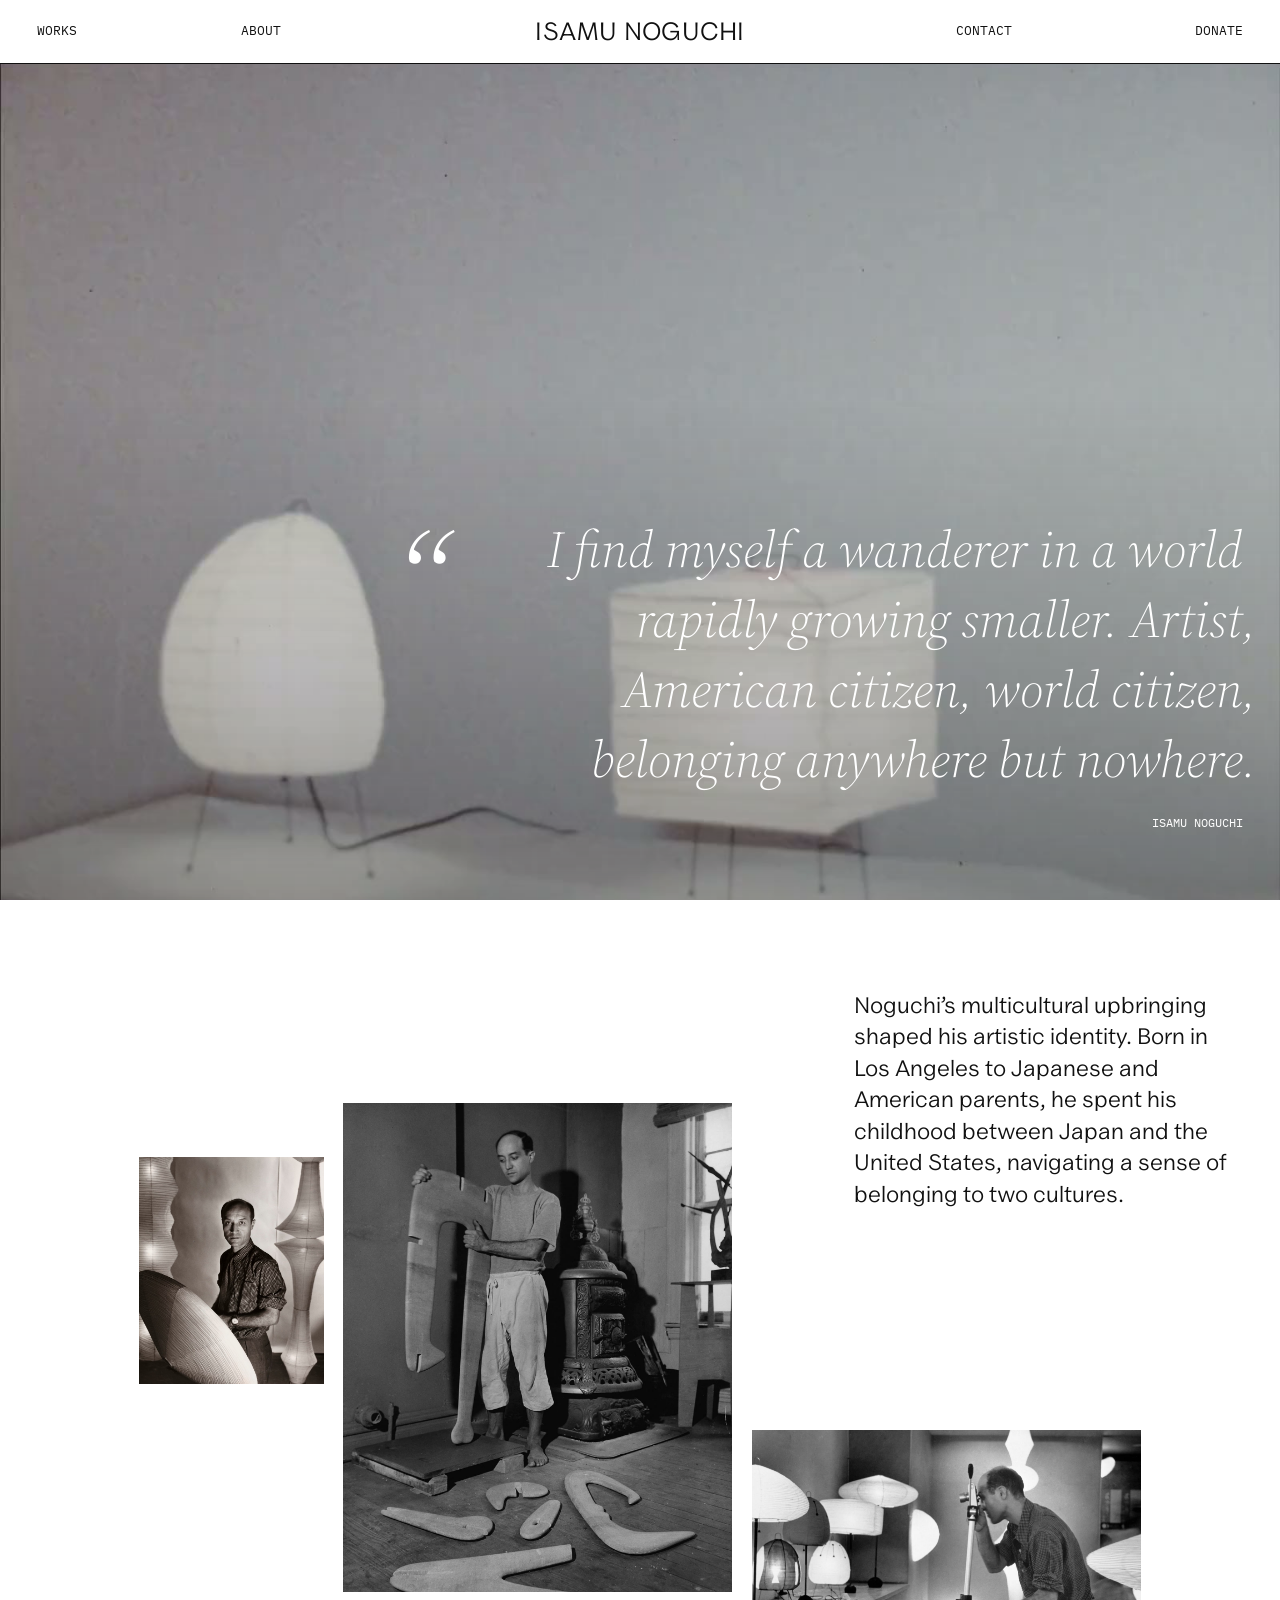
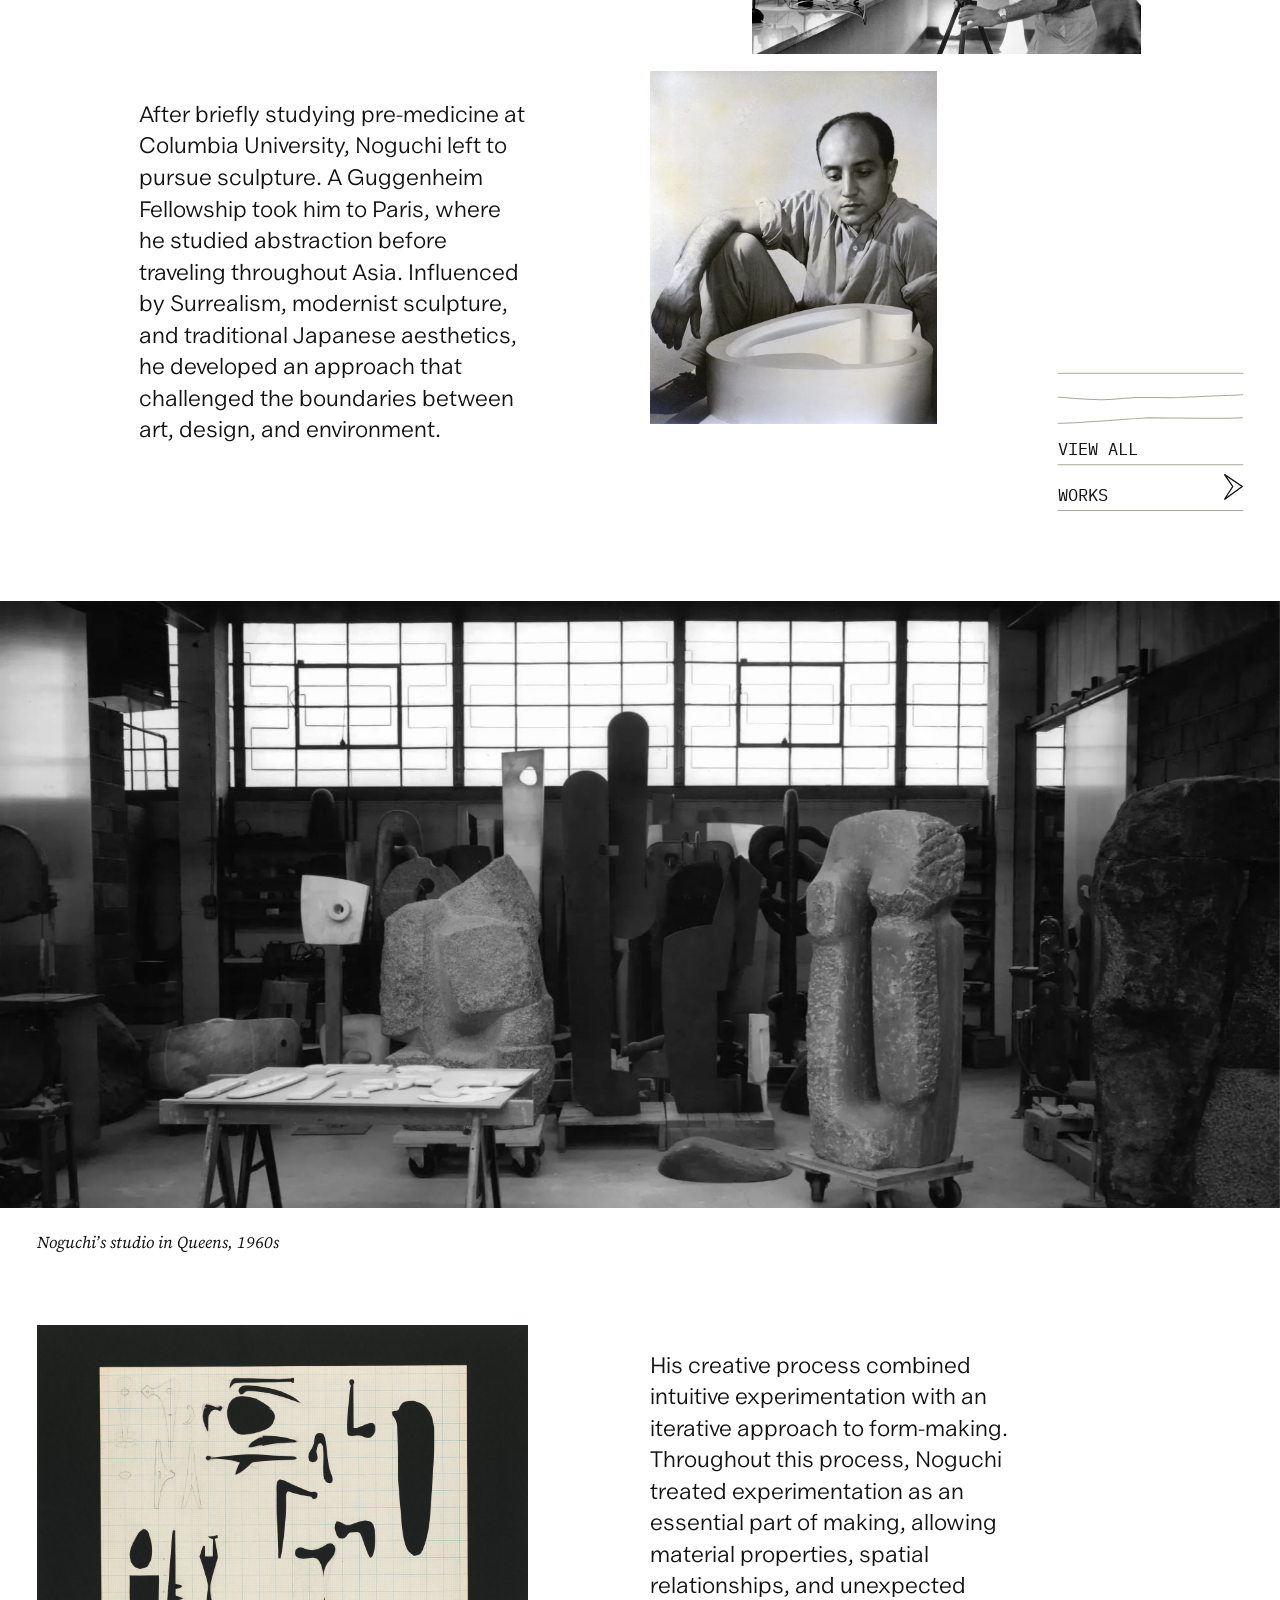
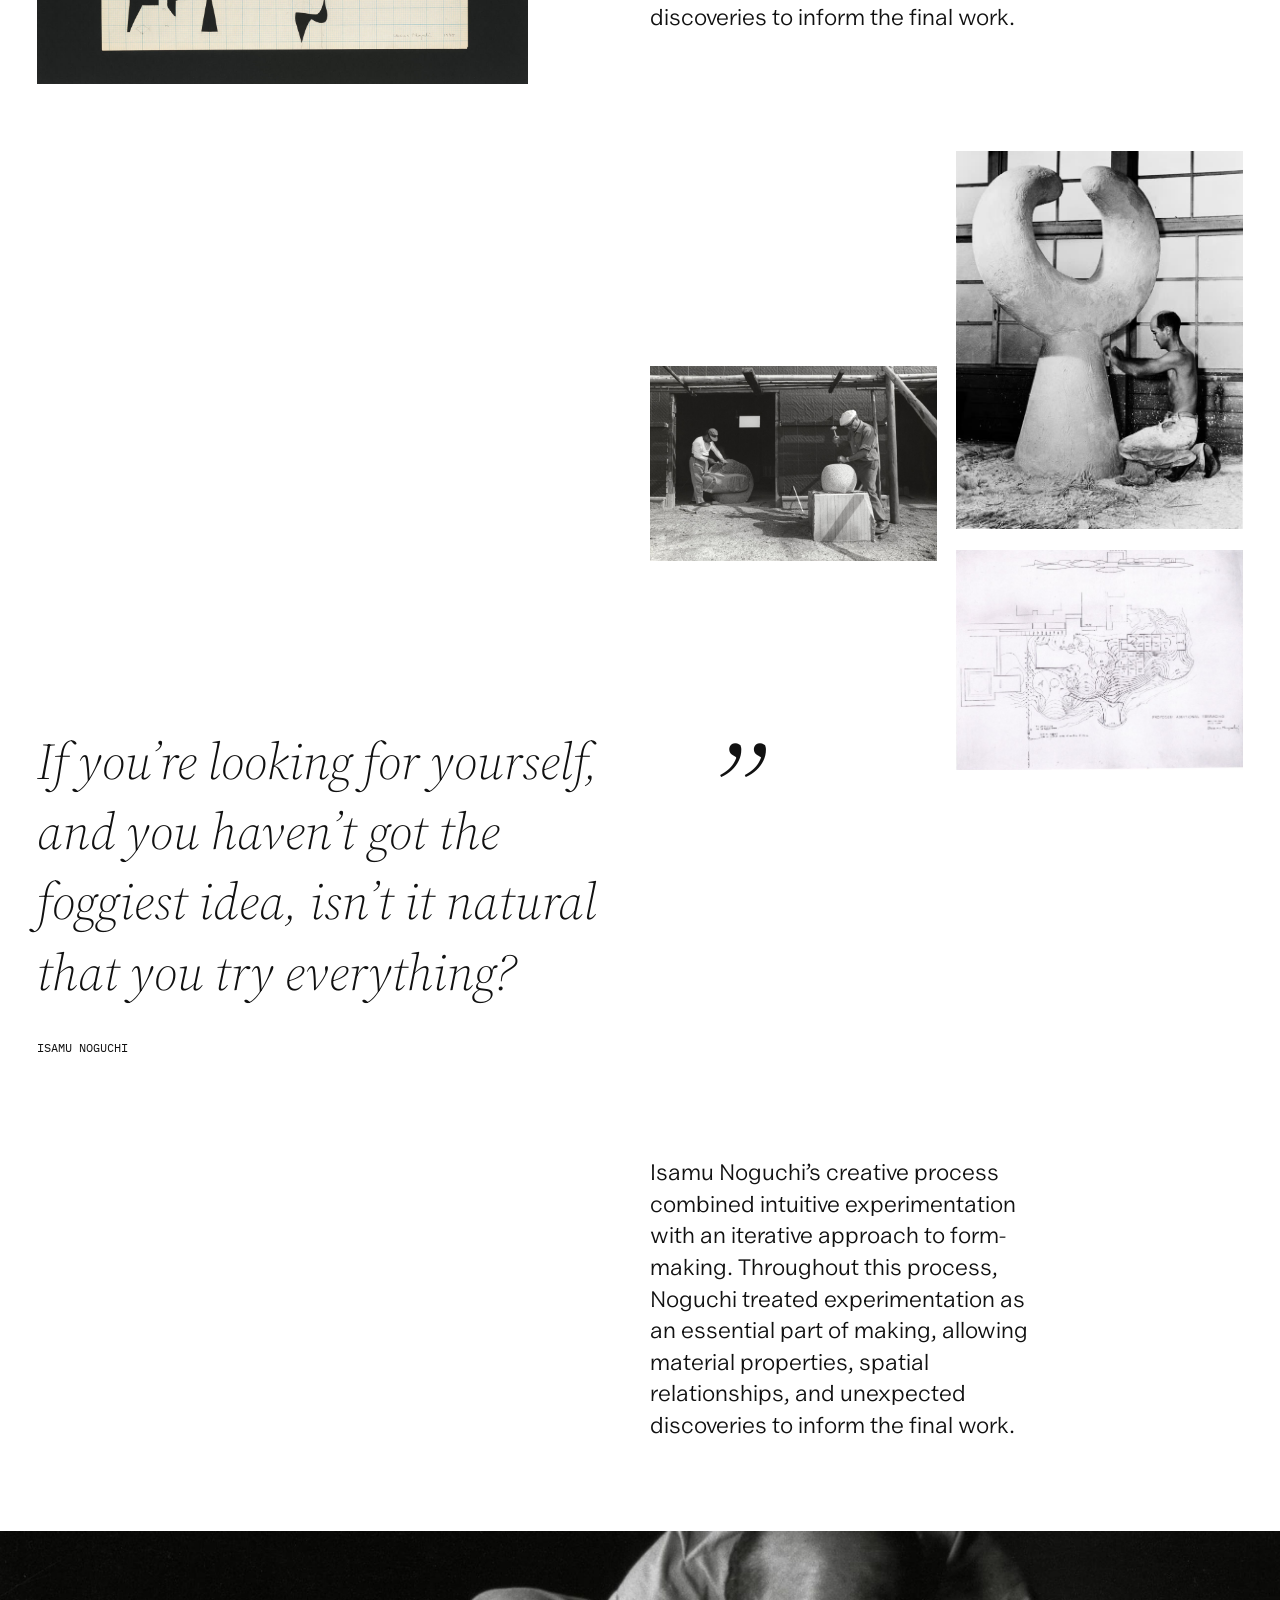
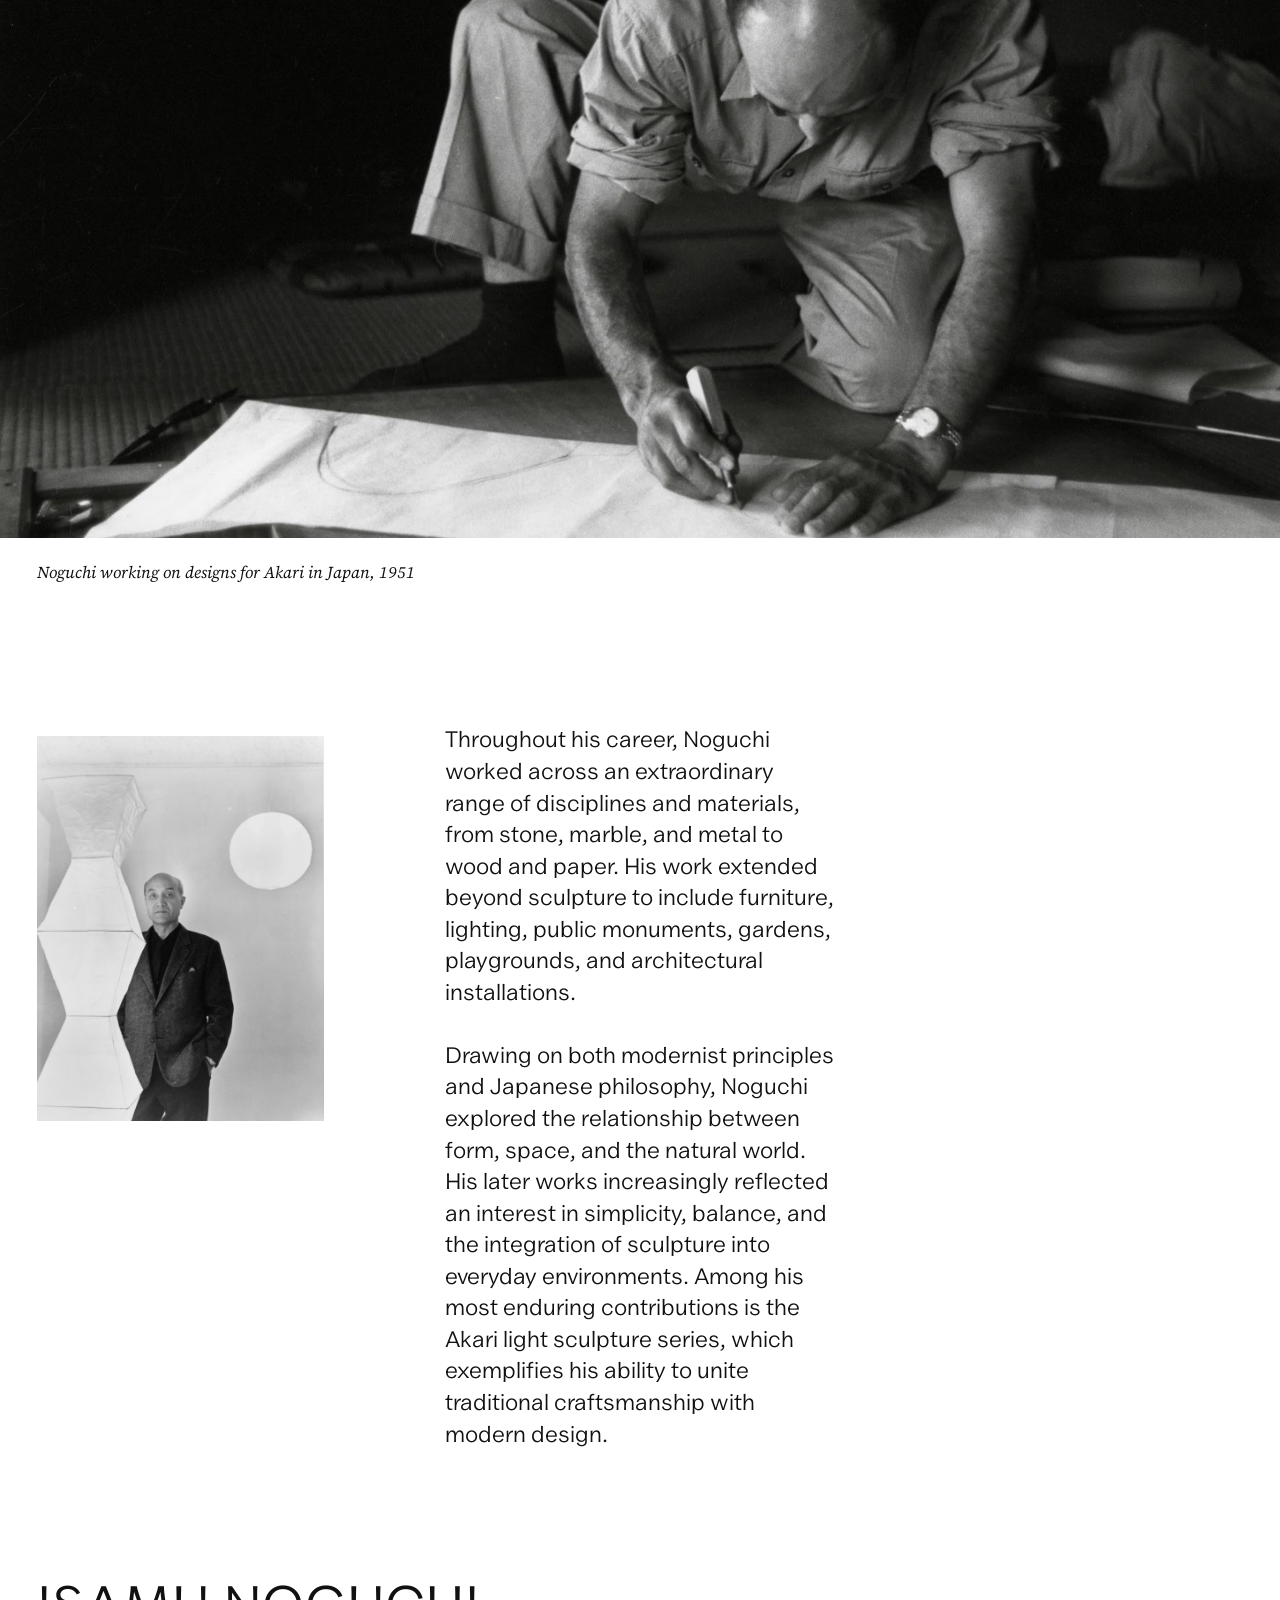
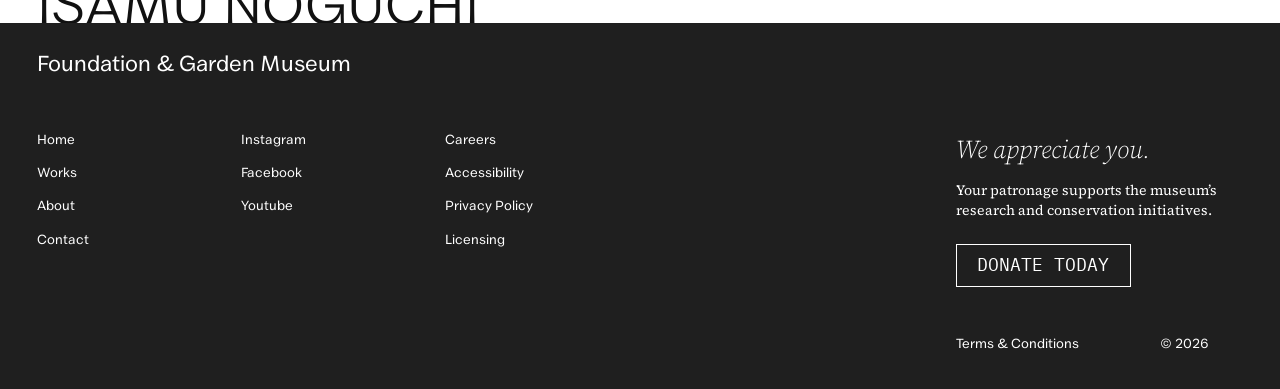
==== commit f66907d9: "Nov 18 9:53 PM" ====
--- a/about.html
+++ b/about.html
@@ -6,7 +6,7 @@
 <link rel="stylesheet" href="assets/css/styles.css"></head>
 <body>
 <svg width="0" height="0" class="svg-symbols" aria-hidden="true"><symbol id="ar" viewBox="0 0 42 57" overflow="visible"><path d="M0.841797 55.8281L39.8418 27.4175L0.841797 0.828125L19.0418 27.4175L0.841797 55.8281Z" fill="none" stroke="currentColor" stroke-width="1.3" stroke-linejoin="miter" vector-effect="non-scaling-stroke"/></symbol></svg>
-<nav id="nav" class="top stuck"><a href="works.html">Works</a><a href="about.html" aria-current="page">About</a><a class="nt" href="index.html">Isamu Noguchi</a><a href="contact.html">Contact</a><a href="#donate">Donate</a></nav>
+<nav id="nav" class="top stuck"><a href="works.html">Works</a><a href="about.html" aria-current="page">About</a><a class="nt" href="index.html">Isamu Noguchi</a><a href="contact.html">Contact</a><a href="donate.html">Donate</a></nav>
 <!-- Each ab-pN class sets a photo's position and proportions; data-par sets its parallax speed. -->
 <main id="about">
 <header class="abh">
@@ -23,15 +23,28 @@
 <section class="g abg ab2">
 <p class="abt ab-tb">After briefly studying pre-medicine at Columbia University, Noguchi left to pursue sculpture. A Guggenheim Fellowship took him to Paris, where he studied abstraction before traveling throughout Asia. Influenced by Surrealism, modernist sculpture, and traditional Japanese aesthetics, he developed an approach that challenged the boundaries between art, design, and environment.</p>
 <img class="ab-p4" data-par="-.06" src="assets/images/noguchi-seated-sculpture.jpg" width="833" height="1024" alt="A young Noguchi seated beside a white sculpture, black and white photograph">
-<a class="cta lines" href="works.html"><div class="row row-index-0"></div><div class="row row-index-1"></div><div class="row row-index-2"></div><div class="row row-index-3"><p>View all works</p></div><svg class="ar"><use href="#ar"/></svg></a>
+<a class="cta wavy elastic" href="works.html" data-motion="1,1,1,0,0" data-damp="30" data-stiff="120" data-pull=".35">
+<div class="wlw">
+<svg class="ln" viewBox="5.4 8.3 73.1 55.2" preserveAspectRatio="none" aria-hidden="true">
+<path pathLength="1" d="M5.4,8.8 L78.5,8.8"/>
+<path pathLength="1" data-dy="-2" transform="translate(0 -2)" d="M5.4,20.2c4.8.4,9.6.8,14.4,1,5.3.3,10.5-.6,16.3-.8,5.9-.2,11.8.2,17.7,0,8.7-.5,16.2-.7,24.6-1.1"/>
+<path pathLength="1" d="M5.4,28.6c11.9-.3,23.7-1.5,35.6-2.2,12,0,25.1.5,37.4,0"/>
+<path pathLength="1" d="M5.4,45 L78.5,45"/>
+<path pathLength="1" d="M5.4,63 L78.5,63"/>
+</svg>
+<p class="wt hl hl-a">View all</p><p class="wt hl hl-b">works</p><svg class="ar" aria-hidden="true"><use href="#ar"/></svg>
+</div>
+</a>
 </section>
 <figure class="sun"><div class="sunf"><img src="assets/images/queens-studio.jpg" width="2000" height="1502" alt="Noguchi’s studio in Queens filled with stone, metal and wood sculptures beneath tall factory windows"></div><figcaption>Noguchi’s studio in Queens, 1960s</figcaption></figure>
 <section class="g abg ab3">
-<img class="ab-p5" data-par=".03" src="assets/images/worksheet-for-sculpture-1945.jpg" width="1512" height="1104" alt="Worksheet for Sculpture, 1945: black cut-paper sculpture shapes and pencil studies on graph paper, on a black mat">
+<div class="ab-p5 hv" data-par=".03"><img src="assets/images/worksheet-for-sculpture-1945.jpg" width="1512" height="1104" alt="Worksheet for Sculpture, 1945: black cut-paper sculpture shapes and pencil studies on graph paper, on a black mat">
+<div class="hc" aria-hidden="true"><p class="hc-t">Worksheet for Sculpture</p><p>1945<br>Ink<br>Dimensions</p></div></div>
 <p class="abt ab-tc">His creative process combined intuitive experimentation with an iterative approach to form-making. Throughout this process, Noguchi treated experimentation as an essential part of making, allowing material properties, spatial relationships, and unexpected discoveries to inform the final work.</p>
 <img class="ab-p6" data-par="-.05" src="assets/images/noguchi-plaster-form.jpg" width="600" height="789" alt="Noguchi kneeling as he shapes a large plaster sculpture with two curving arms">
 <img class="ab-p7" data-par=".06" src="assets/images/stone-carving-outdoors.jpg" width="1600" height="1088" alt="Noguchi and a stone carver working on granite sculptures outside a workshop">
-<img class="ab-p8" data-par="-.05" src="assets/images/garden-plan-drawing.jpg" width="1170" height="890" alt="Noguchi’s drawing of proposed additional terracing for the Billy Rose Art Garden, Jerusalem">
+<div class="ab-p8 hv" data-par="-.05"><img src="assets/images/garden-plan-drawing.jpg" width="1170" height="890" alt="Noguchi’s drawing of proposed additional terracing for the Billy Rose Art Garden, Jerusalem">
+<div class="hc" aria-hidden="true"><p class="hc-t">Billy Rose Art Garden, Jerusalem</p><p>Year<br>Medium<br>Dimensions</p></div></div>
 <div class="abq"><blockquote><p><span>If you’re looking for yourself,</span><span>and you haven’t got the</span><span>foggiest idea, isn’t it natural</span><span>that you try everything?</span></p><cite>Isamu Noguchi</cite></blockquote><span class="qm" aria-hidden="true">”</span></div>
 </section>
 <section class="g abg ab4">
@@ -52,8 +65,9 @@
 <div class="fl"><ul><li><a href="index.html">Home</a></li><li><a href="works.html">Works</a></li><li><a href="about.html">About</a></li><li><a href="contact.html">Contact</a></li></ul>
 <ul><li><a href="#">Instagram</a></li><li><a href="#">Facebook</a></li><li><a href="#">Youtube</a></li></ul>
 <ul><li><a href="#">Careers</a></li><li><a href="#">Accessibility</a></li><li><a href="#">Privacy Policy</a></li><li><a href="#">Licensing</a></li></ul></div>
-<div class="fr" id="donate"><em>We appreciate you.</em><p>Your patronage supports the museum’s research and conservation initiatives.</p><a class="btn" href="#">Donate Today</a>
+<div class="fr" id="donate"><em>We appreciate you.</em><p>Your patronage supports the museum’s research and conservation initiatives.</p><a class="btn" href="donate.html">Donate Today</a>
 <div class="fb"><span>Terms &amp; Conditions</span><span>© 2026</span></div></div>
 </footer>
 <script src="assets/js/about.js"></script>
+<script src="assets/js/elastic.js"></script>
 </body></html>
--- a/assets/css/styles.css
+++ b/assets/css/styles.css
@@ -42,22 +42,60 @@
   margin:0;
 }
 
-/* Page changes: the old page fades out as the new one fades in (cross-document
-   view transitions). Browsers without support simply switch pages as before. */
+/* Page changes: the new page dissolves in over the old one (cross-document view
+   transitions). The old page stays solid underneath and both blend normally, so
+   the screen never dips to white partway through. Browsers without support
+   simply switch pages as before. */
 @view-transition {
   navigation:auto;
 }
 
+::view-transition-old(root),::view-transition-new(root) {
+  mix-blend-mode:normal;
+}
+
 ::view-transition-old(root) {
-  animation:page-out .35s cubic-bezier(.4,0,1,1) both;
+  animation:page-hold .65s linear both;
 }
 
 ::view-transition-new(root) {
-  animation:page-in .55s cubic-bezier(.22,.61,.36,1) .1s both;
+  animation:page-in .65s cubic-bezier(.3,0,.5,1) both;
+}
+
+/* The top nav (works, about, contact) is identical on each page, so it stays put
+   instead of fading. The home page's nav sits below its hero, so it isn't named. */
+nav.top {
+  view-transition-name:site-nav;
+}
+
+::view-transition-group(site-nav) {
+  animation-duration:.65s;
+}
+
+::view-transition-old(site-nav):not(:only-child) {
+  animation:none;
+  opacity:0;
+}
+
+::view-transition-new(site-nav):not(:only-child) {
+  animation:none;
+}
+
+/* Leaving for the home page: the old top nav fades away as the home page arrives. */
+::view-transition-old(site-nav):only-child {
+  animation:page-out .65s cubic-bezier(.3,0,.5,1) both;
 }
 
 @keyframes page-out {
   to { opacity:0; }
+}
+
+::view-transition-new(site-nav):only-child {
+  animation:page-in .65s cubic-bezier(.3,0,.5,1) both;
+}
+
+@keyframes page-hold {
+  from,to { opacity:1; }
 }
 
 @keyframes page-in {
@@ -381,9 +419,60 @@
   margin-top:6vw;
 }
 
-.gal>img,.gal>.t {
+.gal>img,.gal>.hv,.gal>.t {
   position:relative;
   z-index:1;
+}
+
+/* Work captions: hovering Cloud Mountain or Humpty Dumpty fades its title and details in over the top-left of the
+   photo. Sizes are in container units, so the type scales with each photo's width. */
+.hv {
+  position:relative;
+  container-type:inline-size;
+}
+
+.gal>.hv img,
+.abg>.hv img {
+  display:block;
+  width:100%;
+  height:100%;
+  object-fit:cover;
+}
+
+.hv img {
+  transition:opacity .7s cubic-bezier(.4,0,.2,1);
+}
+
+/* Type sizes follow the photo's width but stop at the size they reach on a 23vw-wide photo, so wide photos
+   (the full-bleed ones) don't get giant captions. */
+.hc {
+  position:absolute;
+  inset:0;
+  padding:min(6cqw,1.5vw) min(5.3cqw,1.25vw);
+  opacity:0;
+  pointer-events:none;
+  transition:opacity .7s cubic-bezier(.4,0,.2,1);
+}
+
+.hc p {
+  font:400 max(11px,min(4.3cqw,1vw))/1.55 var(--sans);
+  margin:0;
+}
+
+.hc .hc-t {
+  font:italic 300 max(17px,min(9.4cqw,2.2vw))/1.1 var(--serif);
+  margin:0 0 min(4.5cqw,1vw);
+}
+
+@media(hover:hover) {
+  .hv:hover img,
+  .hv:focus-visible img {
+    opacity:.3;
+  }
+  .hv:hover .hc,
+  .hv:focus-visible .hc {
+    opacity:1;
+  }
 }
 
 .rv {
@@ -412,12 +501,12 @@
 
 .a {
   grid-column:4/7;
-  aspect-ratio:166/228;
+  aspect-ratio:1389/2000;
 }
 
 .s {
   grid-column:4/6;
-  margin-top:32.5vw;
+  margin-top:34vw;
   aspect-ratio:108/135;
 }
 
@@ -1077,6 +1166,23 @@
   height:auto;
 }
 
+/* Exhibition captions: padding (not margin) so works.js can measure the full height. */
+.wk figcaption {
+  display:flex;
+  flex-direction:column;
+  gap:.35vw;
+  padding-top:.9vw;
+}
+
+.wk figcaption b {
+  font:400 max(14px,1.2vw)/1.15 var(--sans);
+}
+
+.wk figcaption span {
+  font:400 max(11px,.85vw)/1.2 var(--mono);
+  text-transform:uppercase;
+}
+
 .s2 { width:calc(2*(100cqw - 11*var(--g))/12 + 1*var(--g)); }
 .s3 { width:calc(3*(100cqw - 11*var(--g))/12 + 2*var(--g)); }
 .s4 { width:calc(4*(100cqw - 11*var(--g))/12 + 3*var(--g)); }
@@ -1495,9 +1601,9 @@
   aspect-ratio:366/450;
 }
 
-.ab2 .cta {
-  grid-column:11/-1;
-  margin:26.3vw calc(-1*var(--m)) 0 0;
+.ab2 .cta.wavy {
+  grid-column:11/13;
+  margin:26.3vw 0 0;
 }
 
 .cta .row-index-2 { --jr:-2; }
@@ -1647,7 +1753,7 @@
 /* Hero: a white panel over three columns, the garden video filling the rest. */
 .ch {
   display:grid;
-  grid-template-columns:calc(var(--m) + 3*((100% - 2*var(--m) - 11*var(--g))/12 + var(--g))) 1fr;
+  grid-template-columns:calc(var(--m) + 2*((100% - 2*var(--m) - 11*var(--g))/12 + var(--g))) 1fr;
   align-items:start;
 }
 
@@ -2010,3 +2116,272 @@
 .row-index-4 {
   --i:4;
 }
+
+/* Elastic line CTAs and the hero panel (index.html). Hand-drawn SVG lines that bow toward the cursor on hover
+   (see the "Elastic lines" block in main.js). --k scales a comp's type, arrow and width together. */
+.wavy {
+  --k:.75;
+}
+
+.wavy .ln {
+  display:block;
+  overflow:visible;
+}
+
+.wavy .ln path {
+  fill:none;
+  stroke:var(--line);
+  stroke-width:.4;
+  stroke-linecap:round;
+}
+
+.wavy .wt {
+  font:400 calc(var(--row)*.43*var(--k))/1 var(--mono);
+  text-transform:uppercase;
+  white-space:nowrap;
+  margin:0;
+  opacity:0;
+  transition:opacity .8s ease calc(var(--d,0s) + 1.3s);
+}
+
+.wavy.in .wt,
+.wavy.in .ar {
+  opacity:1;
+}
+
+/* CTA comps: three curved lines, then the label split over two flat lines with the arrow between them. Two grid columns
+   wide (the hero panel's width). Label positions are ratios of viewBox "5.4 8.3 73.1 55.2". */
+.cta.wavy {
+  display:block;
+  width:calc((100vw - 2*var(--m) - 11*var(--g))/12*2 + var(--g));
+}
+
+.cta.wavy .wlw {
+  position:relative;
+}
+
+.cta.wavy .ln {
+  width:100%;
+  aspect-ratio:73.1/55.2;
+}
+
+.cta.wavy .ln path {
+  stroke-dasharray:1;
+  stroke-dashoffset:1;
+  transition:stroke-dashoffset 1.4s cubic-bezier(.65,0,.25,1) calc(var(--i)*.1s);
+}
+
+.cta.wavy.in .ln path {
+  stroke-dashoffset:0;
+}
+
+.cta.wavy .hl {
+  position:absolute;
+  left:0;
+  top:var(--t);
+  transform:translateY(calc(-100% - .345em));
+  pointer-events:none;
+}
+
+.cta.wavy .hl-a {
+  --t:66.5%;
+}
+
+.cta.wavy .hl-b {
+  --t:99.09%;
+}
+
+.cta.wavy .ar {
+  position:absolute;
+  right:0;
+  top:82.97%;
+  transform:translateY(-50%);
+  margin:0;
+  width:calc(2.5vw*var(--k)*.8);
+  height:calc(3.4vw*var(--k)*.8);
+  min-width:calc(21px*var(--k)*.8);
+  min-height:calc(28px*var(--k)*.8);
+  pointer-events:none;
+}
+
+/* "View all works": under the Noguchi-at-table photo, starting at its column, level with the bottom of the standing
+   sculpture. "See all exhibitions": level with the bottom of the Title / Location / Year row. Both also drift a little
+   with the page (see the parallax list in main.js). */
+@media(min-width:761px) {
+  .duo .cta.wavy {
+    grid-column:10/12;
+    justify-self:start;
+    margin:-7.5vw 0 0;
+  }
+  .exin>.cta.wavy {
+    top:calc(25.4vw + var(--exh) + var(--exh-gap) + 3.2vw);
+  }
+}
+
+.exin>.cta.wavy {
+  left:auto;
+  right:var(--m);
+}
+
+/* Hero panel: the comp sits at the top of the panel, level with the top of the video, and only runs about
+   halfway down. Strokes are a fixed 1px (non-scaling) and the lines are revealed from the right end. */
+.hero-f {
+  display:block;
+  position:relative;
+}
+
+.hero-f .wlw {
+  position:absolute;
+  top:0;
+  left:var(--m);
+  right:var(--g);
+}
+
+.hero-f .ln {
+  width:100%;
+  aspect-ratio:73.1/112.2;
+}
+
+.hero-f .ln path {
+  stroke-width:1;
+  vector-effect:non-scaling-stroke;
+  opacity:0;
+  clip-path:inset(-8px 0 -8px 100%);
+  transition:clip-path 1.1s cubic-bezier(.33,.1,.3,1) calc(var(--d,0s) + var(--i)*.03s), opacity .9s ease-out calc(var(--d,0s) + var(--i)*.03s);
+}
+
+.hero-f.in .ln path {
+  opacity:1;
+  clip-path:inset(-8px 0 -8px 0);
+}
+
+/* The type fades in once the lines are nearly done. Each label's baseline sits .47em above its line. */
+.hero-f .hl {
+  --t:0%;
+  position:absolute;
+  left:0;
+  top:var(--t);
+  transform:translateY(calc(-100% - .345em));
+  pointer-events:none;
+  transition-delay:calc(var(--d,0s) + 1.4s);
+}
+
+.hero-f .hl-1 {
+  --t:67.47%;
+}
+
+.hero-f .hl-2 {
+  --t:83.51%;
+}
+
+.hero-f .hl-3 {
+  --t:99.55%;
+}
+
+.hero-f .ar {
+  --t:91.53%;
+  position:absolute;
+  right:0;
+  top:var(--t);
+  transform:translateY(-50%);
+  margin:0;
+  width:calc(2.5vw*var(--k)*.8);
+  height:calc(3.4vw*var(--k)*.8);
+  min-width:calc(21px*var(--k)*.8);
+  min-height:calc(28px*var(--k)*.8);
+  pointer-events:none;
+  transition:opacity .8s ease calc(var(--d,0s) + 1.4s);
+}
+
+@media(max-width:760px) {
+  .cta.wavy {
+    width:50vw;
+  }
+  .duo .cta.wavy {
+    justify-self:end;
+    margin-right:0;
+  }
+  .ab2>.cta.wavy {
+    justify-self:end;
+    margin:4vw 0 0!important;
+  }
+  .cta.wavy .ar {
+    width:calc(7vw*var(--k)*.8);
+    height:calc(9.5vw*var(--k)*.8);
+  }
+  .exin>.cta.wavy {
+    margin-left:auto;
+    margin-right:var(--m);
+  }
+  .hero-f .wlw {
+    position:relative;
+    left:auto;
+    right:auto;
+    height:56vw;
+    margin-right:var(--m);
+  }
+  .hero-f .ln {
+    height:100%;
+    aspect-ratio:auto;
+  }
+}
+
+/* Contact page: the same hero comp on its white panel, with the page's own text ("Like what you see?" on the
+   first line, the "Plan your visit today" link and arrow below). The panel spans the margin plus grid columns 1-2
+   (so the video starts at column 3, as on the home page), and the comp sits on the bottom edge of the video.
+   --k is a little under the home page's .75 so "Like what you see?" fits the two-column width. */
+.ch-p.hero-f {
+  --k:.7;
+  --d:.4s;
+  display:block;
+  padding:0;
+}
+
+.ch-p.hero-f .wlw {
+  top:auto;
+  bottom:0;
+}
+
+.hero-f h1 {
+  background:none;
+  color:inherit;
+  padding:0;
+  overflow:visible;
+}
+
+.ch-link {
+  display:contents;
+}
+
+.ch-link .hl,
+.ch-link .ar {
+  pointer-events:auto;
+}
+
+/* Keyboard focus only; there is no hover underline. */
+.ch-link:focus-visible .hl {
+  text-decoration:underline;
+  text-underline-offset:.2em;
+}
+
+@media(max-width:760px) {
+  .ch-p.hero-f {
+    padding:0 0 var(--m) var(--m);
+  }
+  .ch-p.hero-f .wlw {
+    right:auto;
+  }
+}
+
+/* Donate page: the contact page's layout. The paragraph sits under the title on grid columns 1-4. */
+.ds-p {
+  grid-column:1/5;
+  font:400 1.36vw/1.36 var(--serif);
+}
+
+@media(max-width:760px) {
+  .ds-p {
+    grid-column:1/-1;
+    font-size:max(15px,4.2vw);
+  }
+}
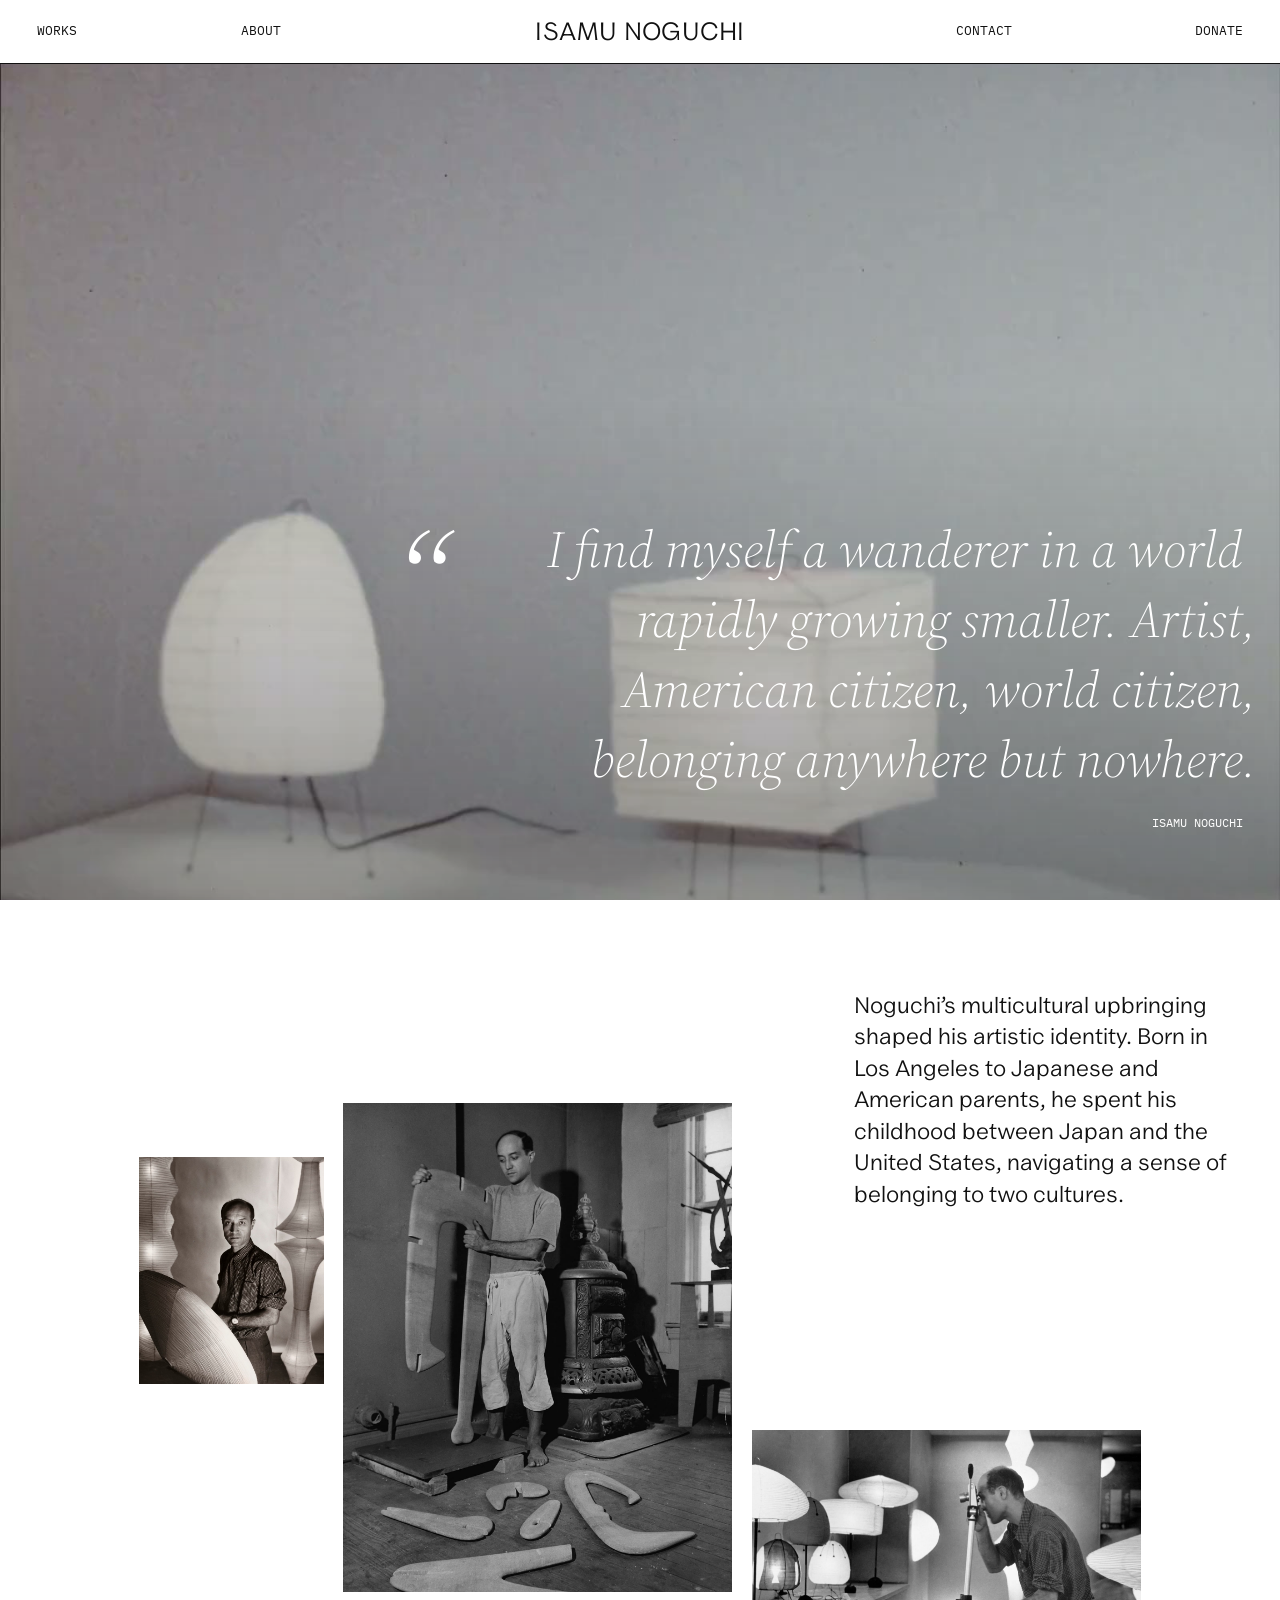
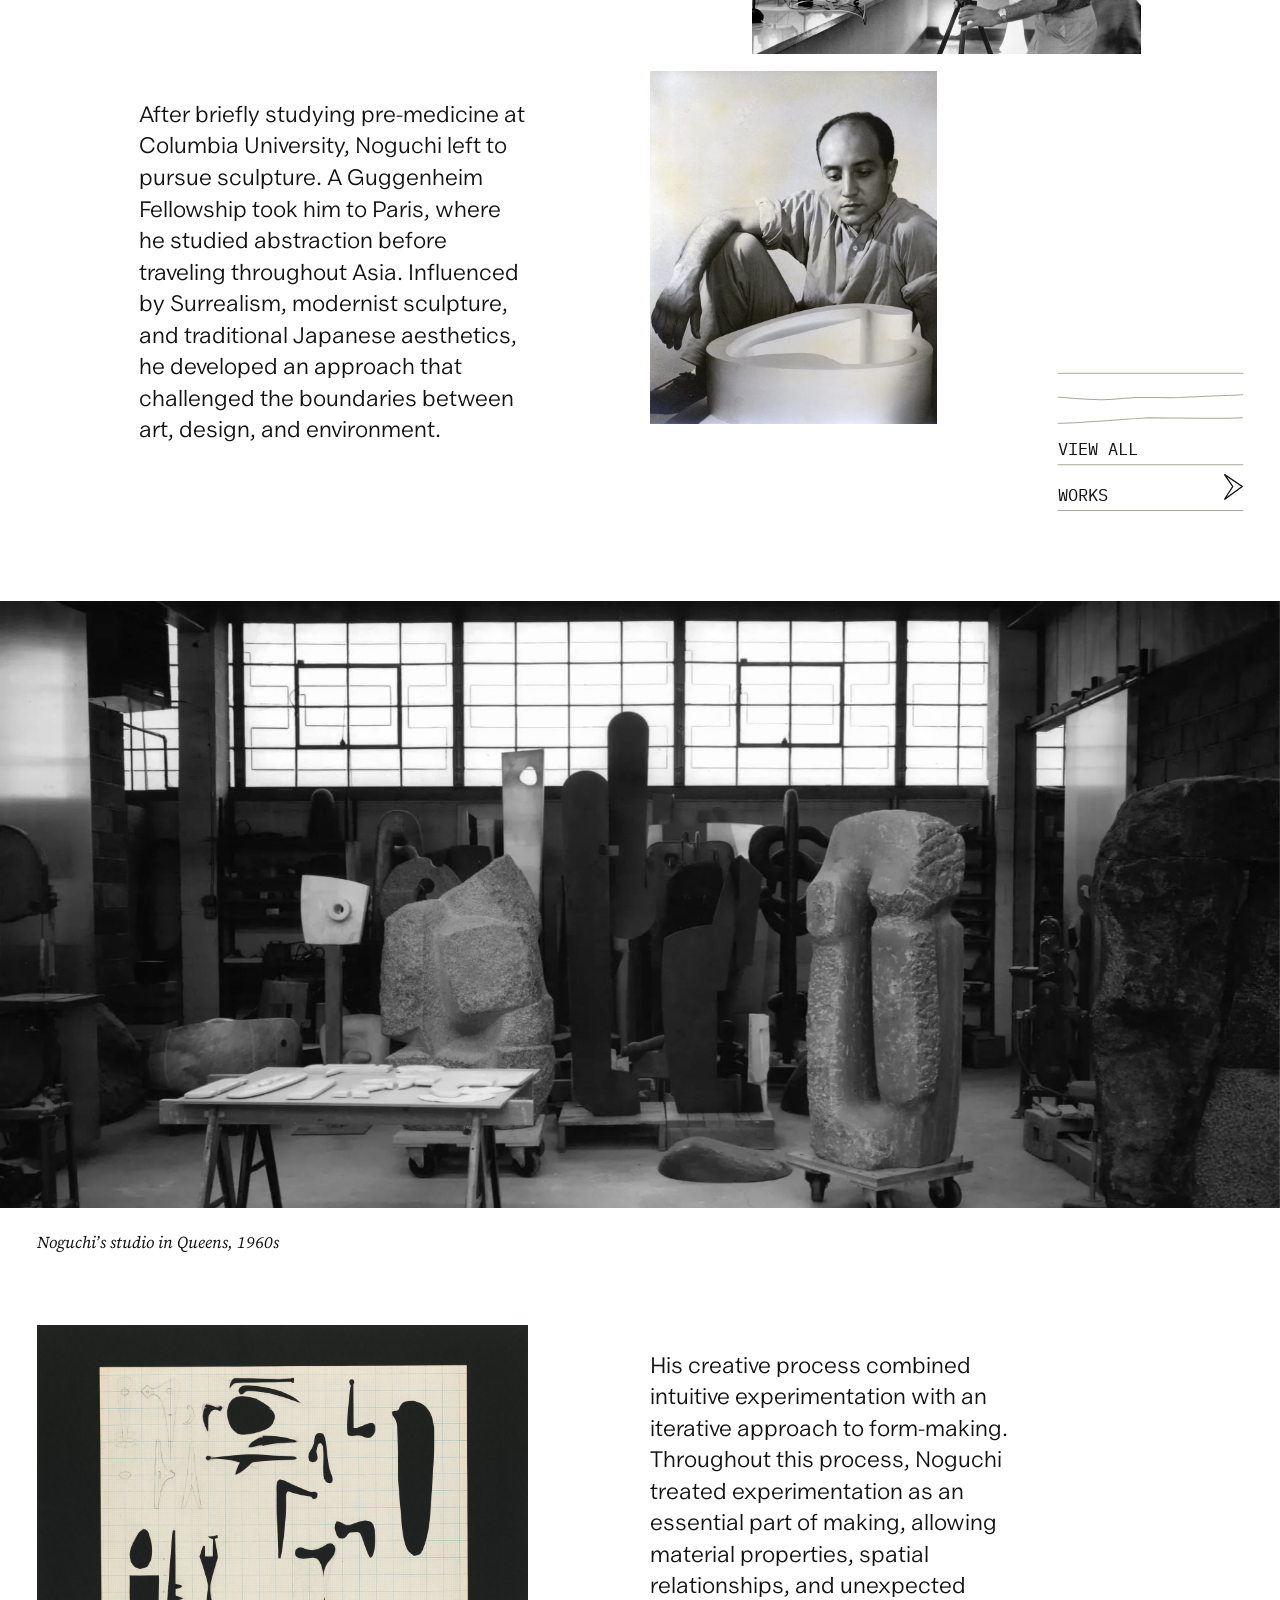
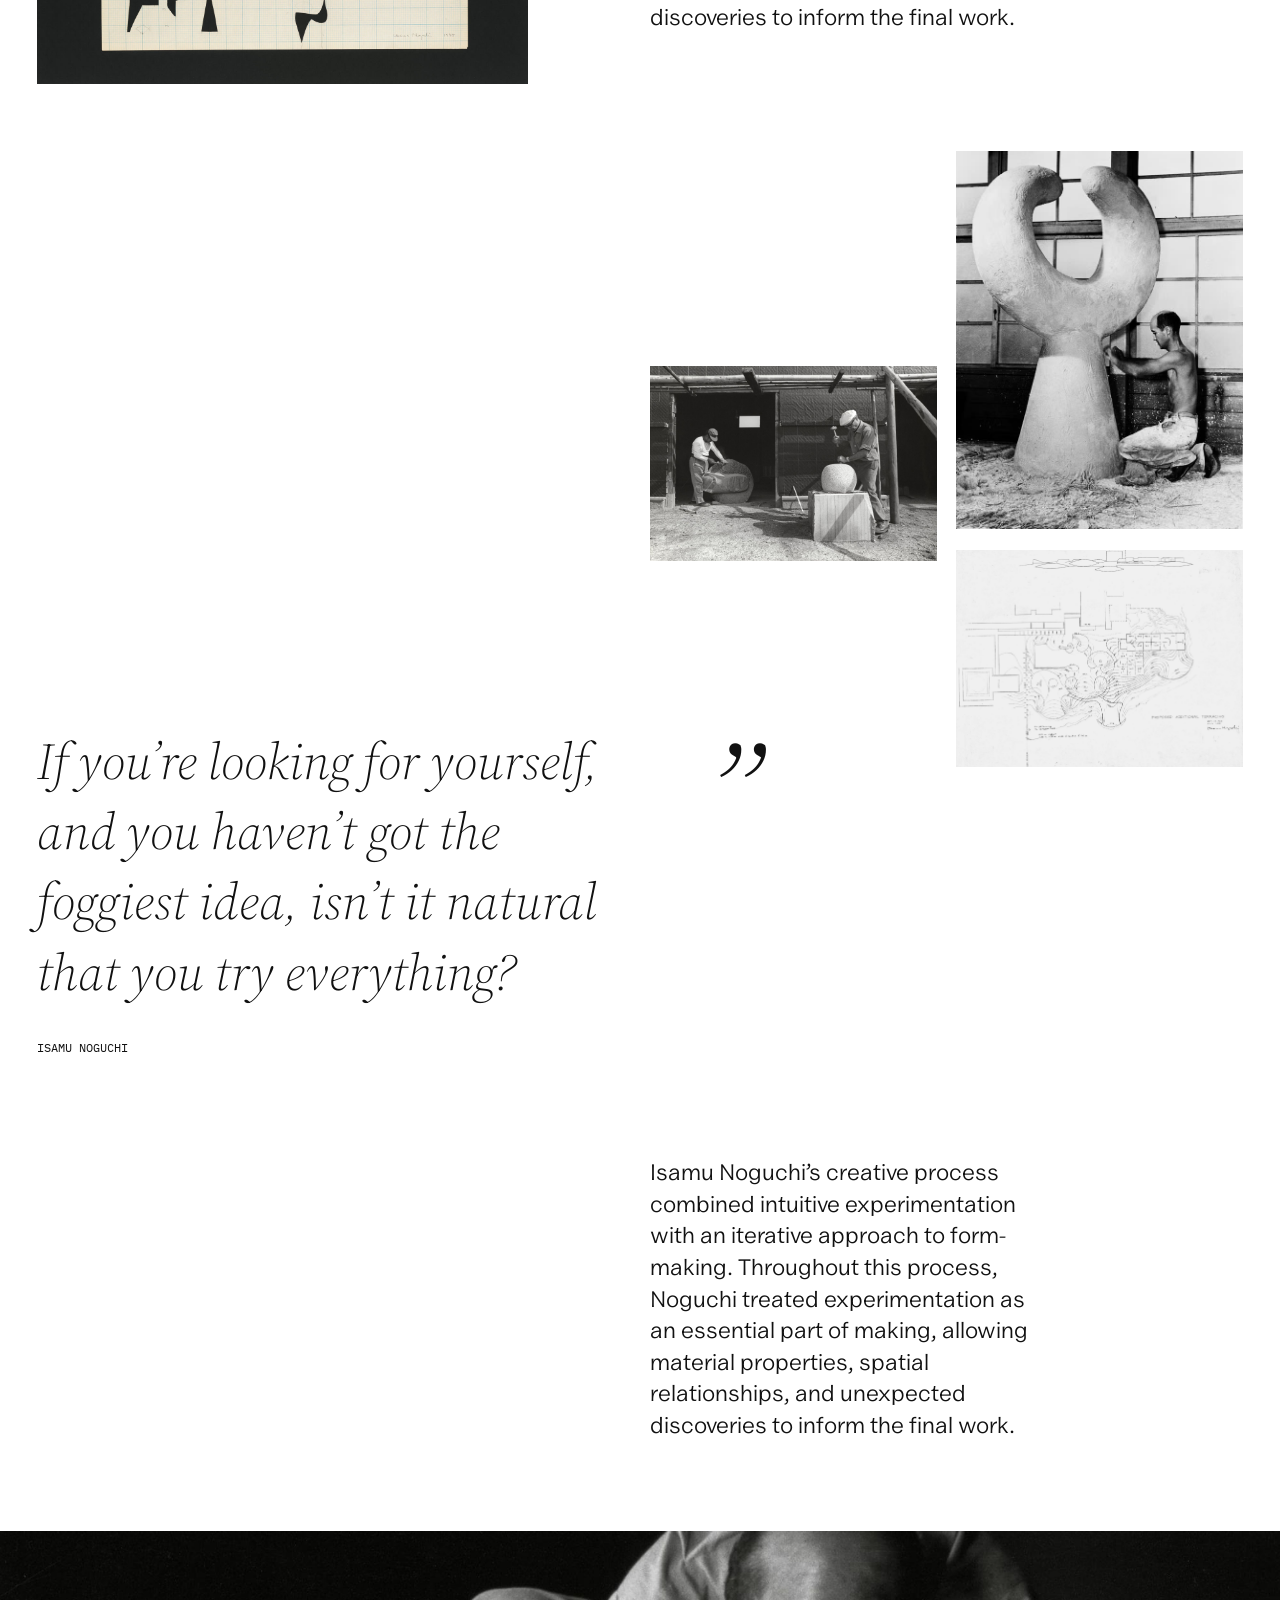
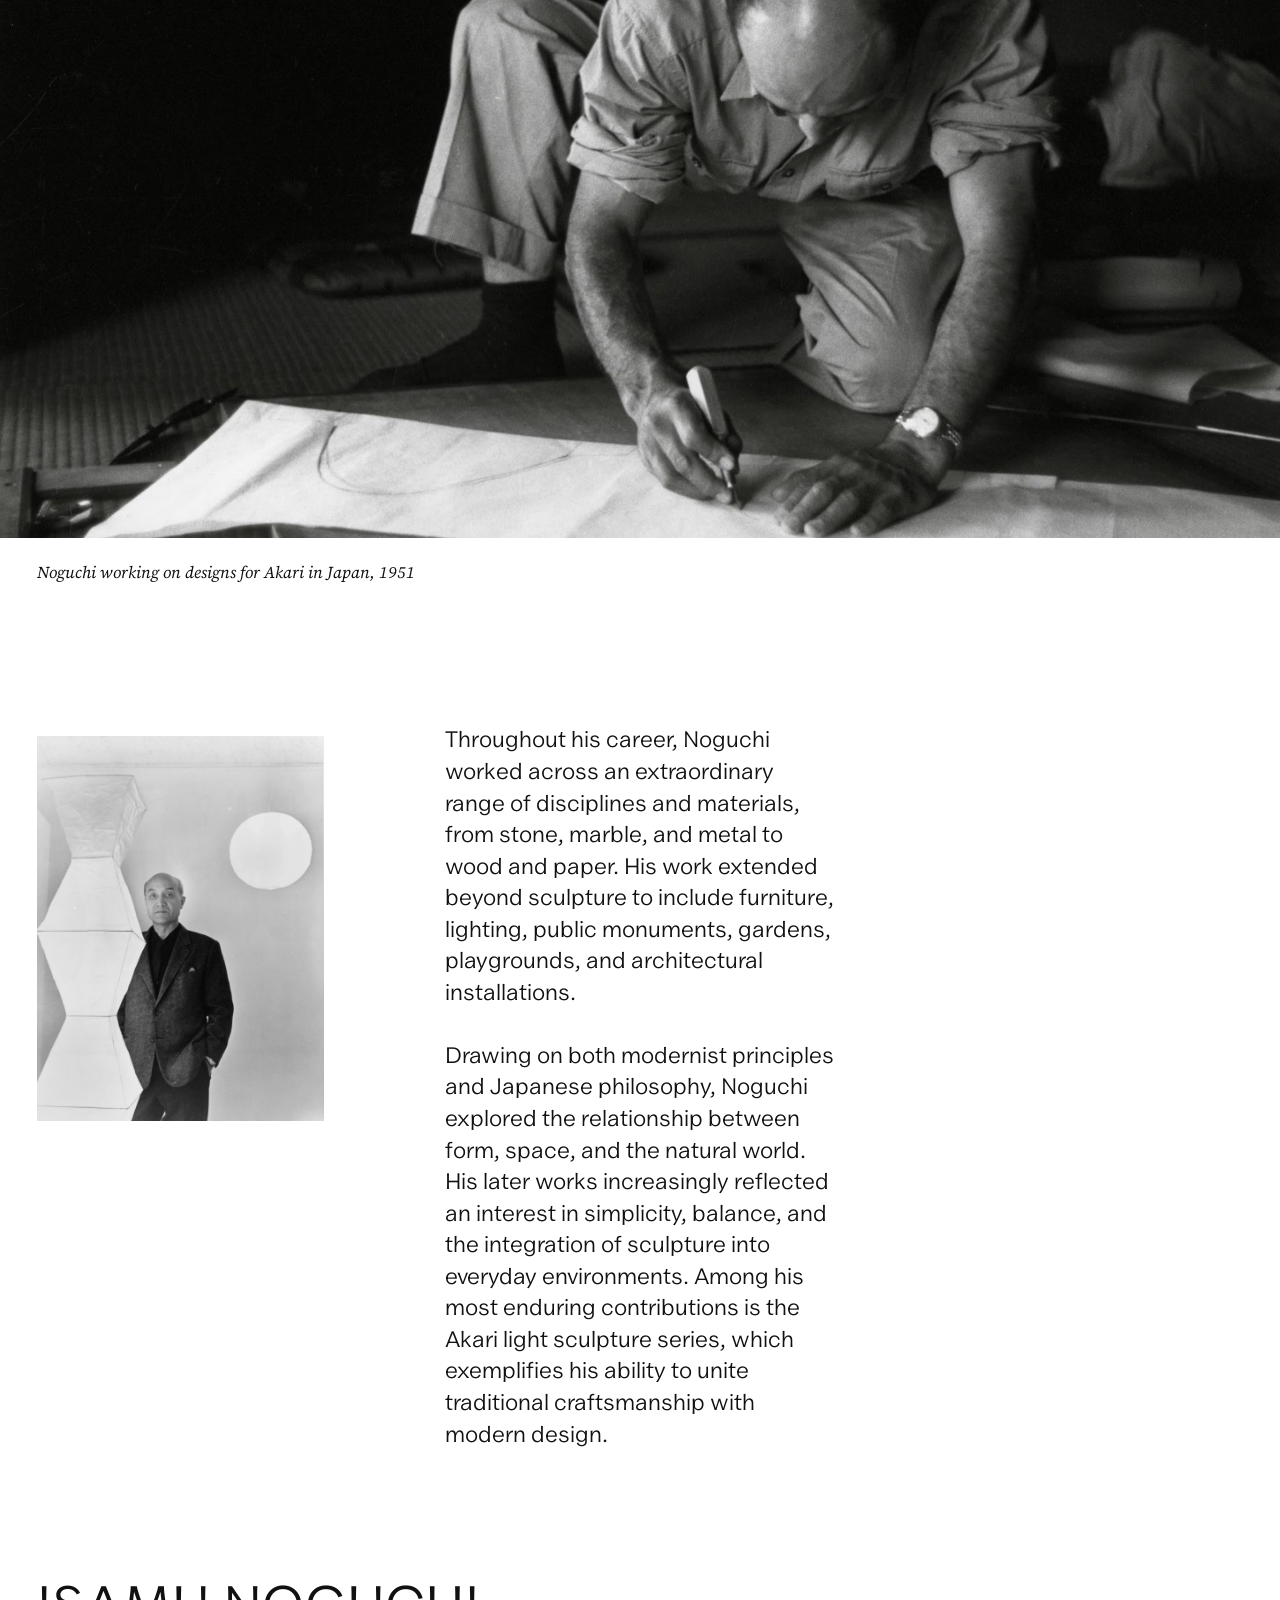
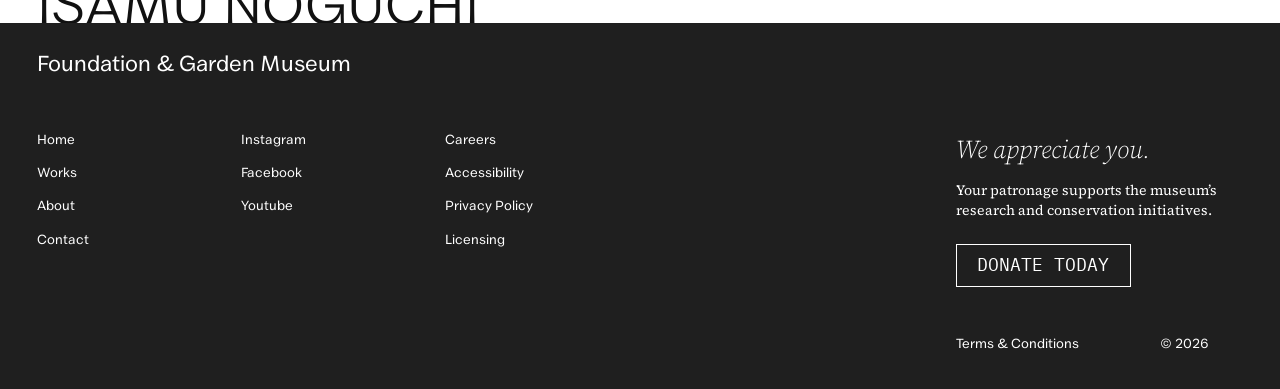
==== commit 7c64fbff: "Exhibitions: continent filter and year sort; clean up two photos - exhibitions.html/js: replace Peri" ====
--- a/about.html
+++ b/about.html
@@ -43,7 +43,7 @@
 <p class="abt ab-tc">His creative process combined intuitive experimentation with an iterative approach to form-making. Throughout this process, Noguchi treated experimentation as an essential part of making, allowing material properties, spatial relationships, and unexpected discoveries to inform the final work.</p>
 <img class="ab-p6" data-par="-.05" src="assets/images/noguchi-plaster-form.jpg" width="600" height="789" alt="Noguchi kneeling as he shapes a large plaster sculpture with two curving arms">
 <img class="ab-p7" data-par=".06" src="assets/images/stone-carving-outdoors.jpg" width="1600" height="1088" alt="Noguchi and a stone carver working on granite sculptures outside a workshop">
-<div class="ab-p8 hv" data-par="-.05"><img src="assets/images/garden-plan-drawing.jpg" width="1170" height="890" alt="Noguchi’s drawing of proposed additional terracing for the Billy Rose Art Garden, Jerusalem">
+<div class="ab-p8 hv" data-par="-.05"><img src="assets/images/garden-plan-drawing.jpg" width="1154" height="872" alt="Noguchi’s drawing of proposed additional terracing for the Billy Rose Art Garden, Jerusalem">
 <div class="hc" aria-hidden="true"><p class="hc-t">Billy Rose Art Garden, Jerusalem</p><p>Year<br>Medium<br>Dimensions</p></div></div>
 <div class="abq"><blockquote><p><span>If you’re looking for yourself,</span><span>and you haven’t got the</span><span>foggiest idea, isn’t it natural</span><span>that you try everything?</span></p><cite>Isamu Noguchi</cite></blockquote><span class="qm" aria-hidden="true">”</span></div>
 </section>
--- a/assets/css/styles.css
+++ b/assets/css/styles.css
@@ -1638,7 +1638,7 @@
 .ab-p8 {
   grid-column:10/13;
   margin-top:60.7vw;
-  aspect-ratio:368/282;
+  aspect-ratio:1154/872;
 }
 
 /* Second quote: left-aligned, with the closing mark in the next column. */
@@ -2385,3 +2385,21 @@
     font-size:max(15px,4.2vw);
   }
 }
+
+/* Exhibitions page filters: continent, and the year sort (its labels are longer, so it takes three columns). */
+.wf[data-group=continent] {
+  grid-column:6/8;
+}
+
+.wf[data-group=year] {
+  grid-column:8/11;
+}
+
+@media(max-width:760px) {
+  .wf[data-group=continent] {
+    grid-column:1/7;
+  }
+  .wf[data-group=year] {
+    grid-column:7/13;
+  }
+}
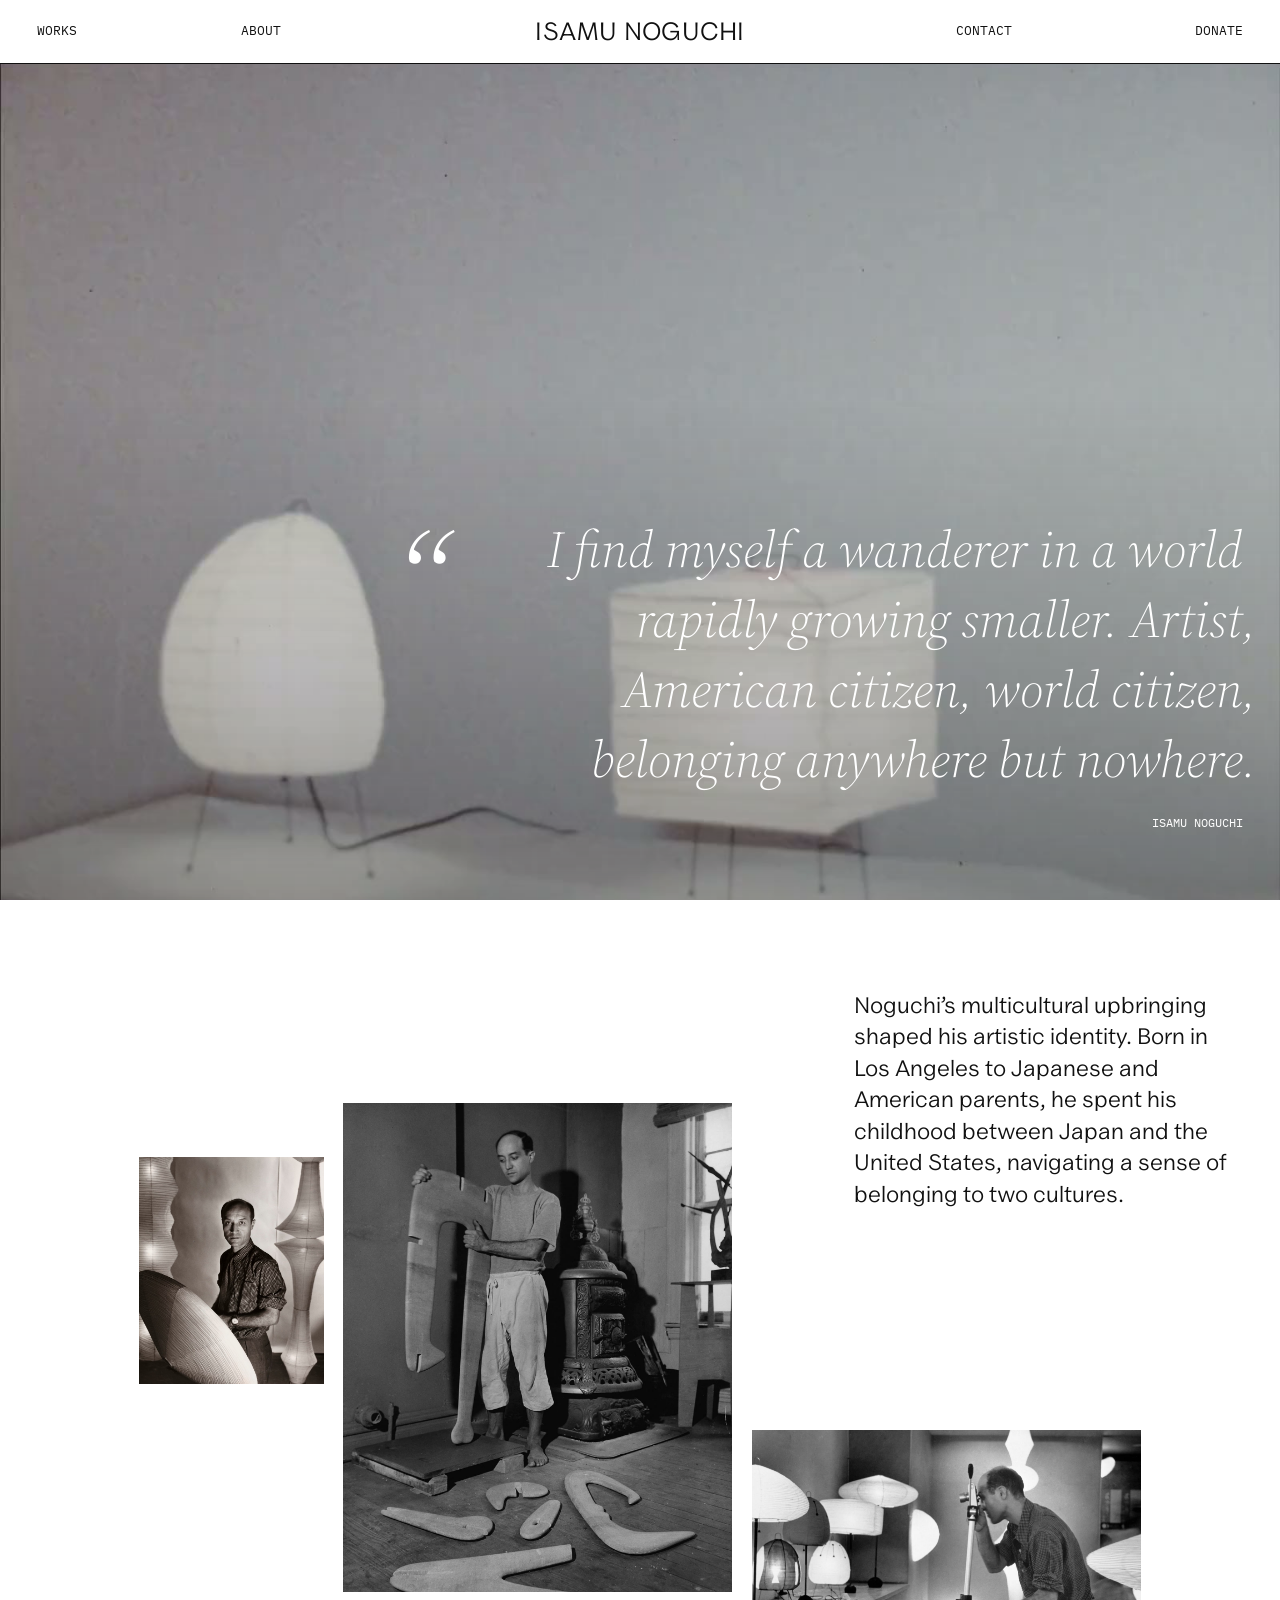
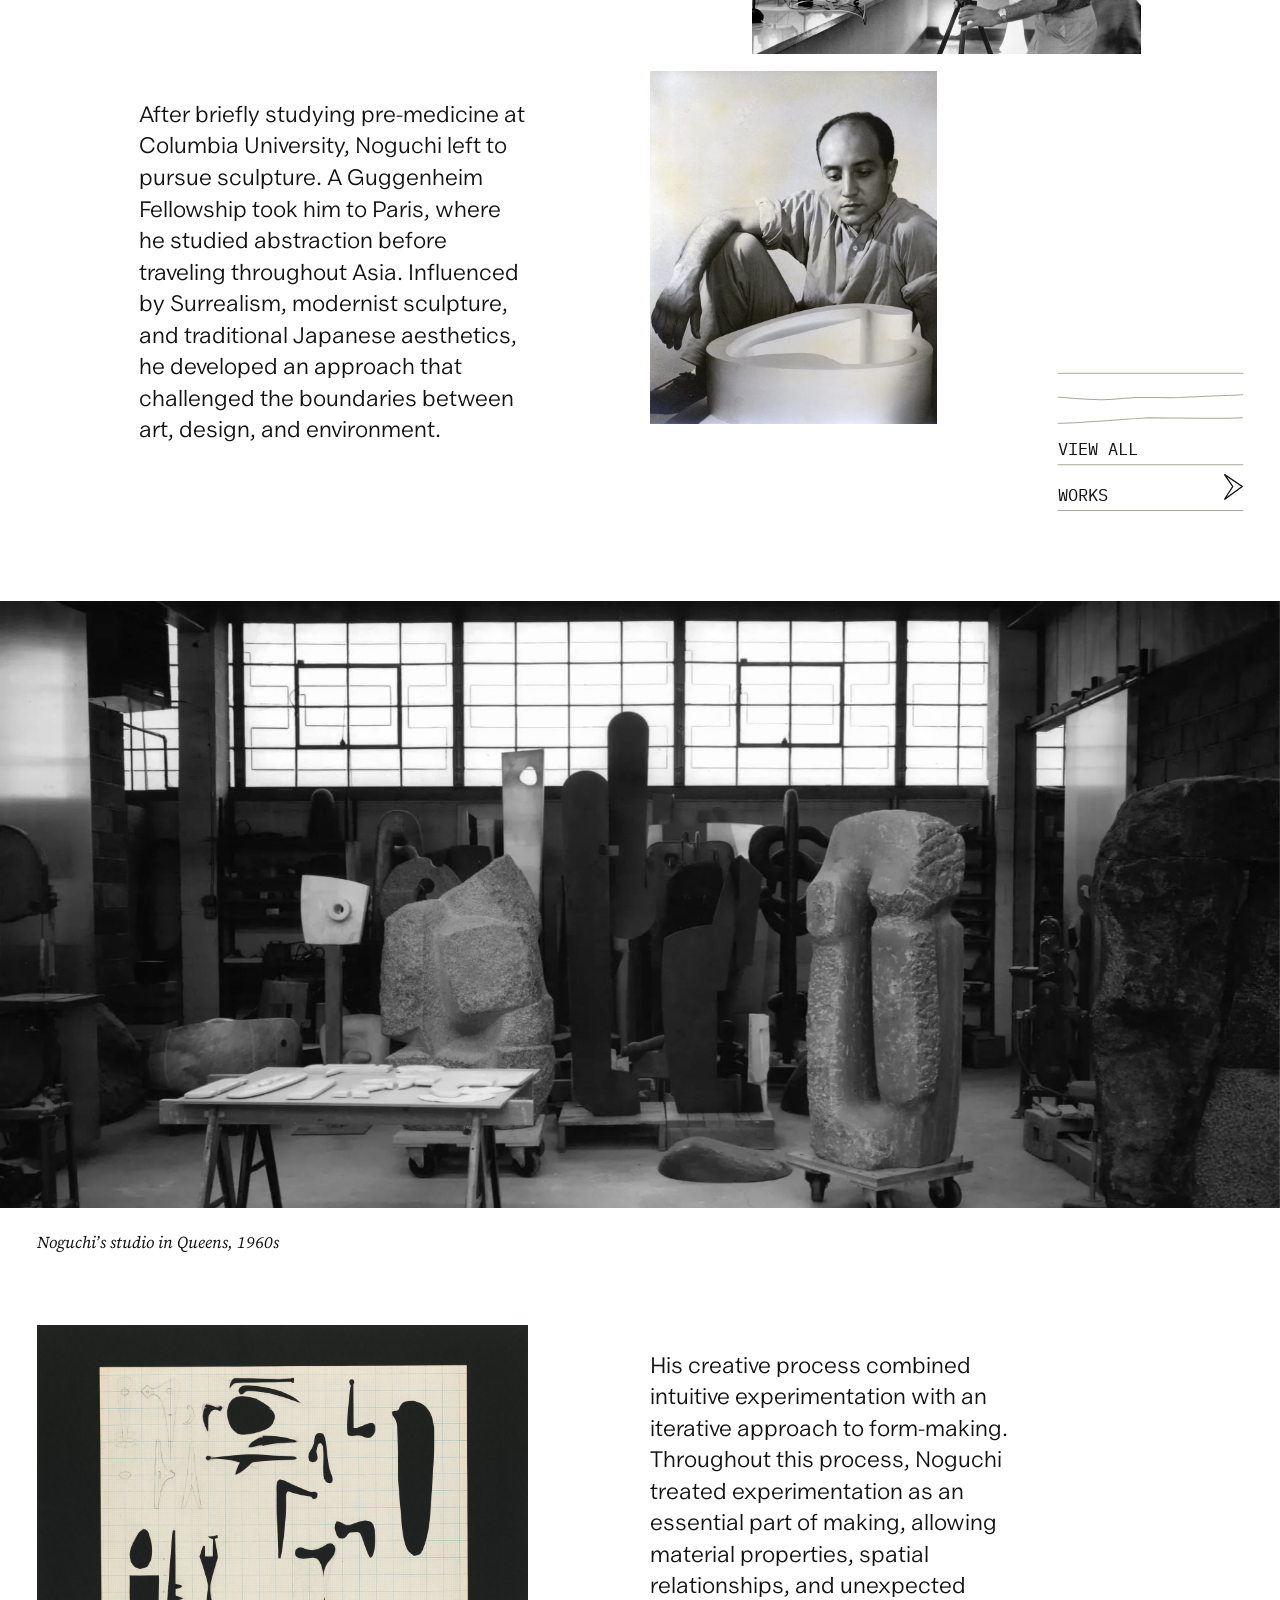
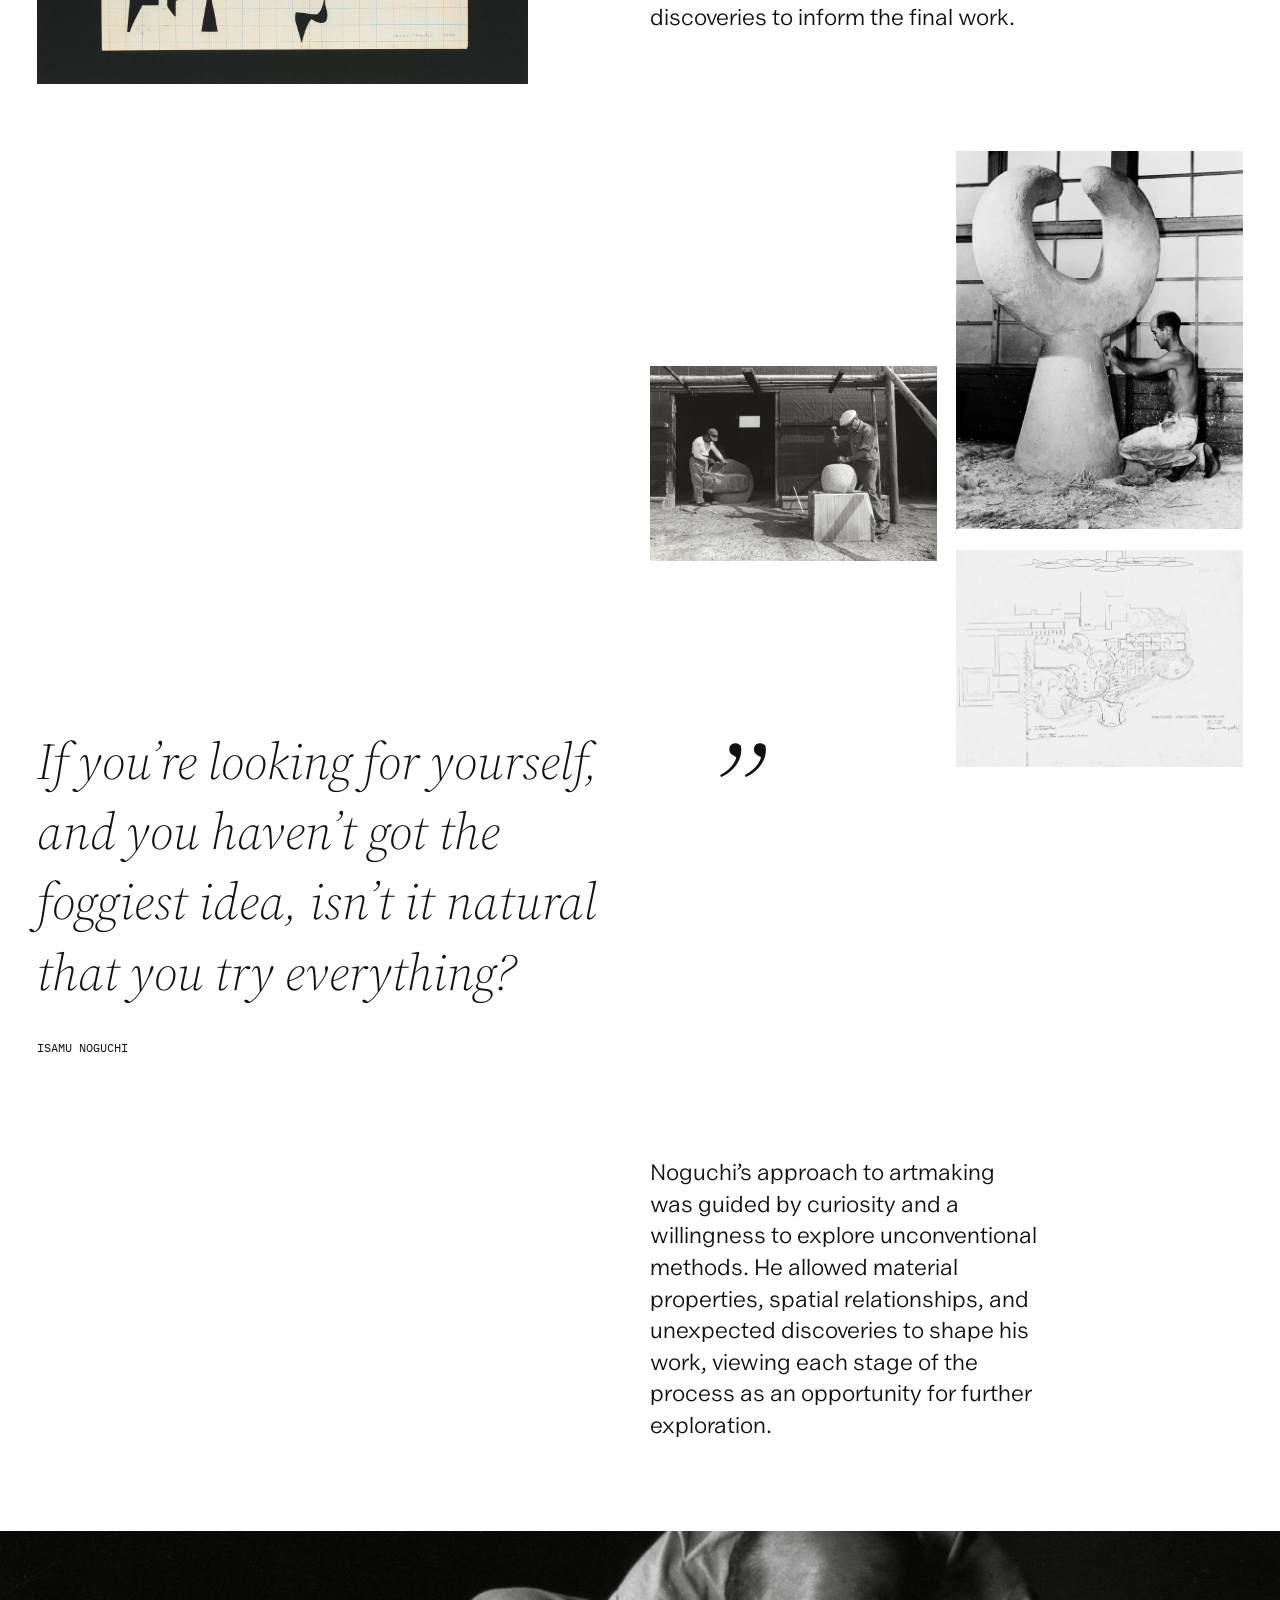
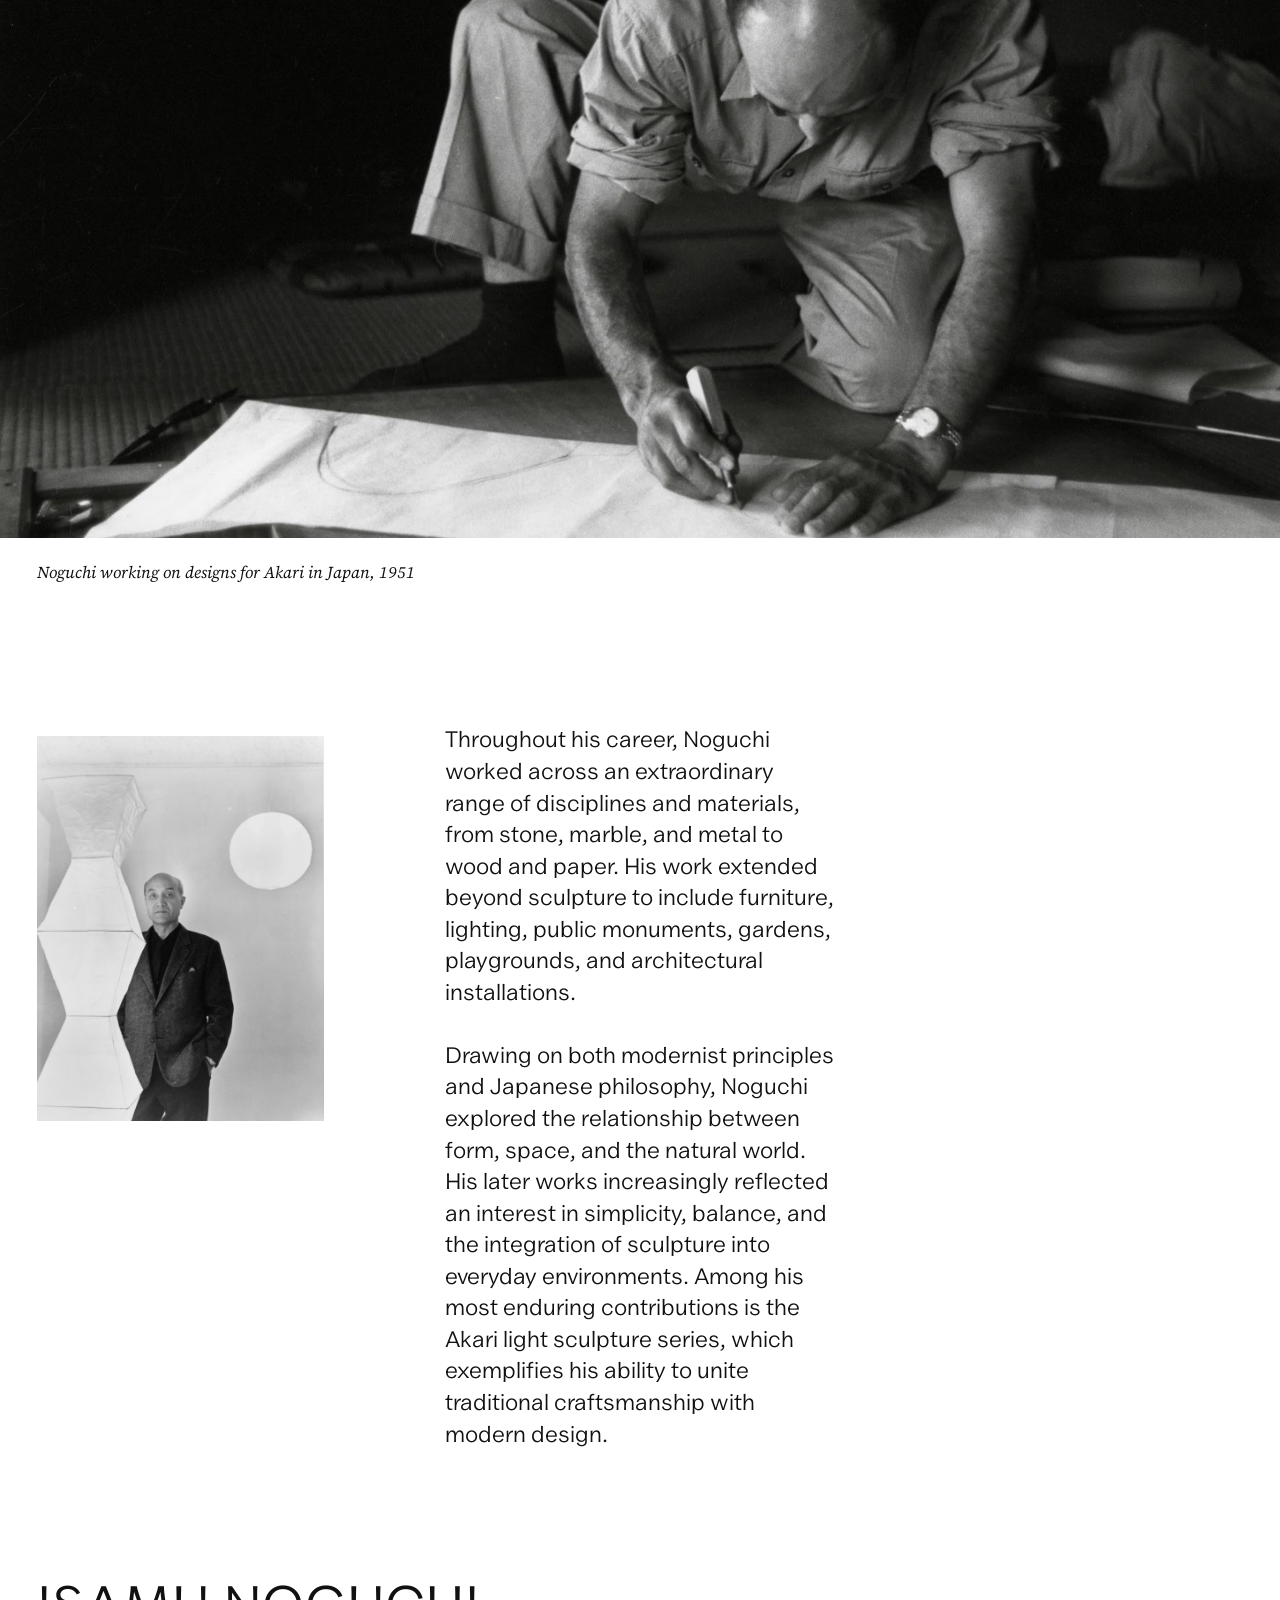
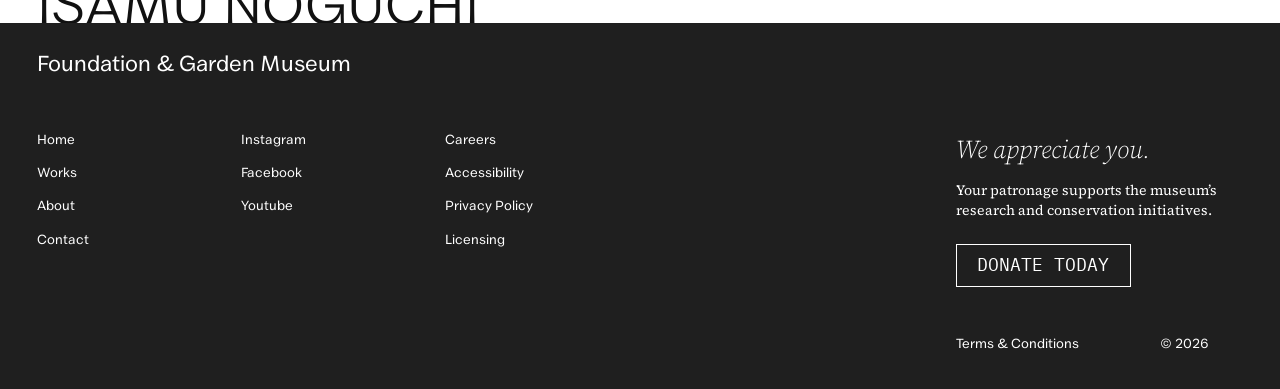
==== commit cb805ffe: "Nov 19 8:04 AM" ====
--- a/about.html
+++ b/about.html
@@ -38,17 +38,15 @@
 </section>
 <figure class="sun"><div class="sunf"><img src="assets/images/queens-studio.jpg" width="2000" height="1502" alt="Noguchi’s studio in Queens filled with stone, metal and wood sculptures beneath tall factory windows"></div><figcaption>Noguchi’s studio in Queens, 1960s</figcaption></figure>
 <section class="g abg ab3">
-<div class="ab-p5 hv" data-par=".03"><img src="assets/images/worksheet-for-sculpture-1945.jpg" width="1512" height="1104" alt="Worksheet for Sculpture, 1945: black cut-paper sculpture shapes and pencil studies on graph paper, on a black mat">
-<div class="hc" aria-hidden="true"><p class="hc-t">Worksheet for Sculpture</p><p>1945<br>Ink<br>Dimensions</p></div></div>
+<img class="ab-p5" data-par=".03" src="assets/images/worksheet-for-sculpture-1945.jpg" width="1512" height="1104" alt="Worksheet for Sculpture, 1945: black cut-paper sculpture shapes and pencil studies on graph paper, on a black mat">
 <p class="abt ab-tc">His creative process combined intuitive experimentation with an iterative approach to form-making. Throughout this process, Noguchi treated experimentation as an essential part of making, allowing material properties, spatial relationships, and unexpected discoveries to inform the final work.</p>
 <img class="ab-p6" data-par="-.05" src="assets/images/noguchi-plaster-form.jpg" width="600" height="789" alt="Noguchi kneeling as he shapes a large plaster sculpture with two curving arms">
 <img class="ab-p7" data-par=".06" src="assets/images/stone-carving-outdoors.jpg" width="1600" height="1088" alt="Noguchi and a stone carver working on granite sculptures outside a workshop">
-<div class="ab-p8 hv" data-par="-.05"><img src="assets/images/garden-plan-drawing.jpg" width="1154" height="872" alt="Noguchi’s drawing of proposed additional terracing for the Billy Rose Art Garden, Jerusalem">
-<div class="hc" aria-hidden="true"><p class="hc-t">Billy Rose Art Garden, Jerusalem</p><p>Year<br>Medium<br>Dimensions</p></div></div>
+<img class="ab-p8" data-par="-.05" src="assets/images/garden-plan-drawing.jpg" width="1154" height="872" alt="Noguchi’s drawing of proposed additional terracing for the Billy Rose Art Garden, Jerusalem">
 <div class="abq"><blockquote><p><span>If you’re looking for yourself,</span><span>and you haven’t got the</span><span>foggiest idea, isn’t it natural</span><span>that you try everything?</span></p><cite>Isamu Noguchi</cite></blockquote><span class="qm" aria-hidden="true">”</span></div>
 </section>
 <section class="g abg ab4">
-<p class="abt ab-td">Isamu Noguchi’s creative process combined intuitive experimentation with an iterative approach to form-making. Throughout this process, Noguchi treated experimentation as an essential part of making, allowing material properties, spatial relationships, and unexpected discoveries to inform the final work.</p>
+<p class="abt ab-td">Noguchi’s approach to artmaking was guided by curiosity and a willingness to explore unconventional methods. He allowed material properties, spatial relationships, and unexpected discoveries to shape his work, viewing each stage of the process as an opportunity for further exploration.</p>
 </section>
 <figure class="sun"><div class="sunf"><img src="assets/images/akari-designs-japan.jpg" width="2000" height="1328" alt="Noguchi kneeling on a tatami floor, tracing an Akari shape onto a long sheet of paper"></div><figcaption>Noguchi working on designs for Akari in Japan, 1951</figcaption></figure>
 <section class="g abg ab5">
--- a/assets/css/styles.css
+++ b/assets/css/styles.css
@@ -2403,3 +2403,42 @@
     grid-column:7/13;
   }
 }
+
+/* Works and exhibitions: the image drifts a few pixels toward the cursor (assets/js/hover-shift.js sets
+   --mx/--my from -1 to 1 as the mouse moves over it). */
+@media(hover:hover) {
+  .wk img {
+    transform:translate(calc(var(--mx,0)*4px),calc(var(--my,0)*4px));
+    transition:transform .45s cubic-bezier(.2,.7,.3,1);
+  }
+}
+
+/* Donate page: the "Your Donation Matters" block sits 15px lower than the contact page's equivalent. */
+.cs.ds {
+  margin-top:calc(9vw + 15px);
+}
+
+@media(max-width:760px) {
+  .cs.ds {
+    margin-top:calc(14vw + 15px);
+  }
+}
+
+/* Donate page: the paragraph sits a third closer to its heading (row gap 5.5vw -> 3.7vw; 9vw -> 6vw on mobile). */
+.cs.ds {
+  row-gap:3.7vw;
+}
+
+@media(max-width:760px) {
+  .cs.ds {
+    row-gap:6vw;
+  }
+}
+
+/* Contact and Donate (desktop): the heading and its content start closer to the hero caption (margin 9vw -> 2.3vw). */
+@media(min-width:761px) {
+  .cs,
+  .cs.ds {
+    margin-top:2.3vw;
+  }
+}
